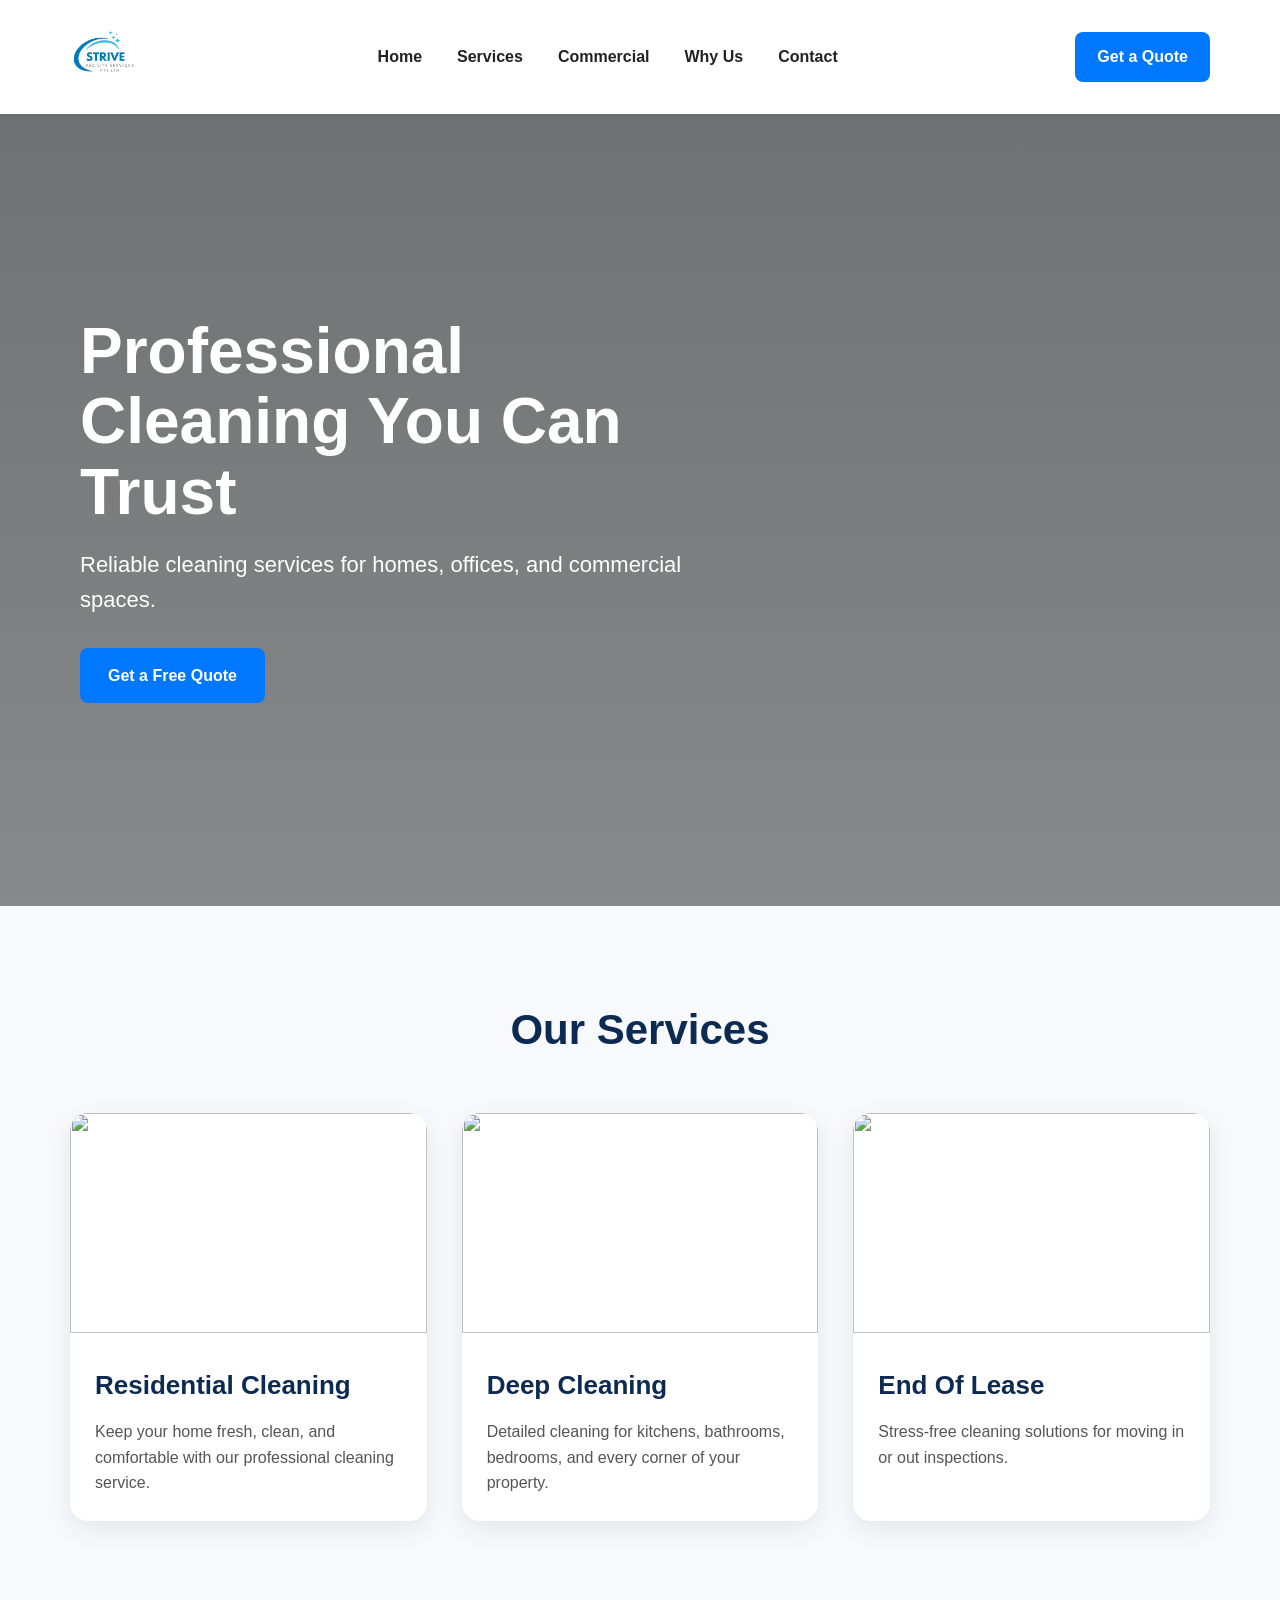
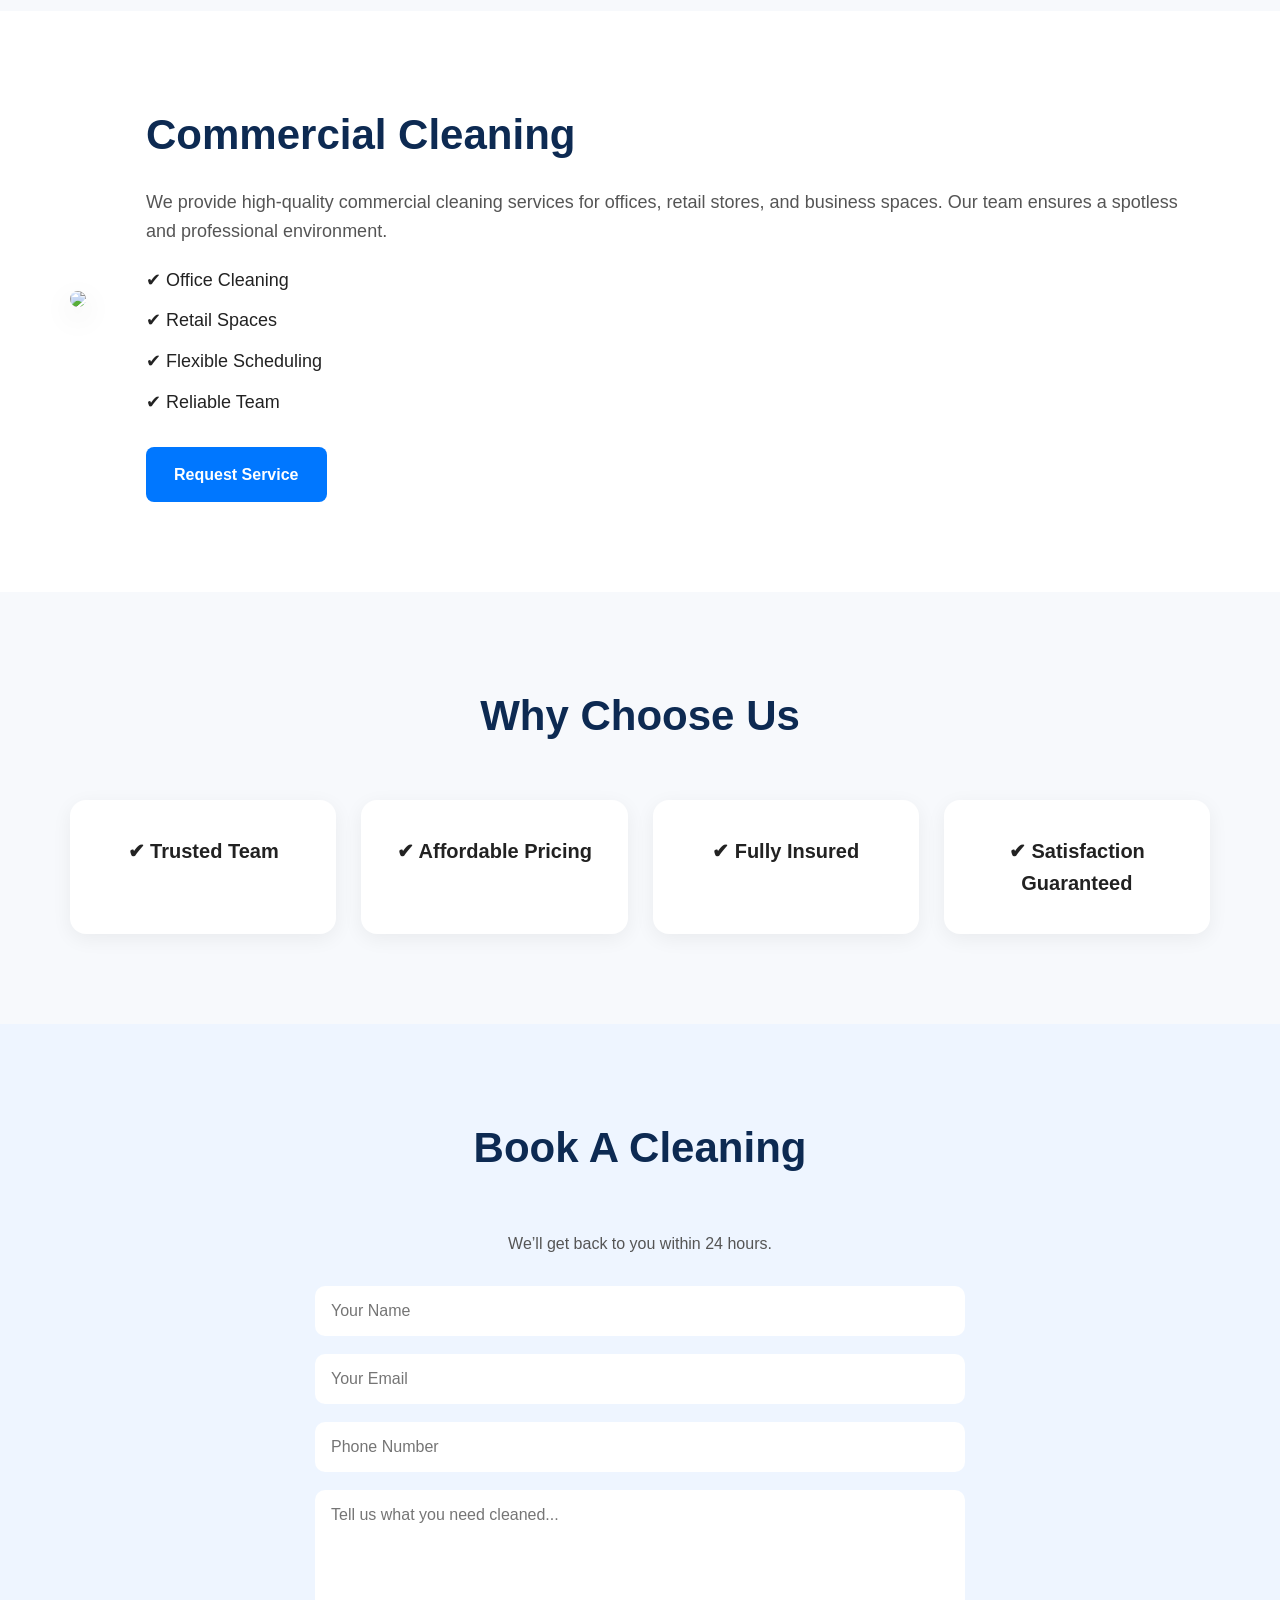
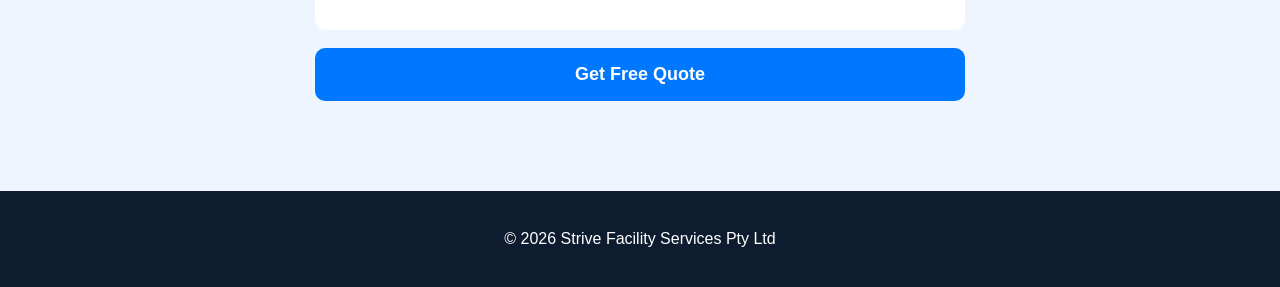
==== index.html @ 5ea55d18 "index.html" ====
<!DOCTYPE html>
<html lang="en">
<head>
  <meta charset="UTF-8">
  <meta name="viewport" content="width=device-width, initial-scale=1.0">
  <title>Strive Facility Services | Commercial & End of Lease Cleaning Australia</title>

  <style>

    *{
      margin:0;
      padding:0;
      box-sizing:border-box;
      font-family:Arial, sans-serif;
    }

    body{
      background:#f7f9fc;
      color:#222;
      line-height:1.6;
    }

    /* NAVBAR */

    .navbar{
      width:100%;
      padding:18px 70px;
      display:flex;
      justify-content:space-between;
      align-items:center;
      background:white;
      position:sticky;
      top:0;
      z-index:1000;
      box-shadow:0 2px 10px rgba(0,0,0,0.05);
    }

    .logo img{
      height:70px;
    }

    .nav-links{
      display:flex;
      gap:35px;
      list-style:none;
    }

    .nav-links a{
      text-decoration:none;
      color:#222;
      font-weight:600;
      transition:0.3s;
    }

    .nav-links a:hover{
      color:#0077ff;
    }

    .quote-btn{
      background:#0077ff;
      color:white;
      padding:12px 22px;
      border-radius:8px;
      text-decoration:none;
      font-weight:bold;
      transition:0.3s;
    }

    .quote-btn:hover{
      background:#005ed1;
    }

    /* HERO */

    .hero{
      height:88vh;
      background:
      linear-gradient(rgba(0,0,0,0.55), rgba(0,0,0,0.45)),
      url('https://images.unsplash.com/photo-1520607162513-77705c0f0d4a?auto=format&fit=crop&w=1600&q=80');
      background-size:cover;
      background-position:center;
      display:flex;
      align-items:center;
      padding:0 80px;
      color:white;
    }

    .hero-content{
      max-width:650px;
    }

    .hero h1{
      font-size:64px;
      line-height:1.1;
      margin-bottom:20px;
    }

    .hero p{
      font-size:22px;
      margin-bottom:30px;
    }

    .hero-btn{
      display:inline-block;
      background:#0077ff;
      color:white;
      padding:15px 28px;
      text-decoration:none;
      border-radius:8px;
      font-weight:bold;
      transition:0.3s;
    }

    .hero-btn:hover{
      background:#005ed1;
    }

    /* SECTIONS */

    section{
      padding:90px 70px;
    }

    .section-title{
      text-align:center;
      font-size:42px;
      margin-bottom:50px;
      color:#0d2a52;
    }

    /* SERVICES */

    .services-grid{
      display:grid;
      grid-template-columns:repeat(auto-fit, minmax(300px,1fr));
      gap:35px;
    }

    .service-card{
      background:white;
      border-radius:18px;
      overflow:hidden;
      box-shadow:0 8px 25px rgba(0,0,0,0.08);
      transition:0.3s;
    }

    .service-card:hover{
      transform:translateY(-6px);
    }

    .service-card img{
      width:100%;
      height:220px;
      object-fit:cover;
    }

    .service-content{
      padding:25px;
    }

    .service-content h3{
      margin-bottom:12px;
      font-size:26px;
      color:#0d2a52;
    }

    .service-content p{
      color:#555;
    }

    /* COMMERCIAL */

    .commercial{
      background:white;
    }

    .commercial-wrapper{
      display:flex;
      align-items:center;
      gap:60px;
      flex-wrap:wrap;
      max-width:1200px;
      margin:auto;
    }

    .commercial-image img{
      width:100%;
      max-width:550px;
      border-radius:18px;
      box-shadow:0 10px 30px rgba(0,0,0,0.12);
    }

    .commercial-content{
      flex:1;
    }

    .commercial-content h2{
      font-size:42px;
      margin-bottom:20px;
      color:#0d2a52;
    }

    .commercial-content p{
      margin-bottom:20px;
      color:#555;
      font-size:18px;
    }

    .features{
      margin-bottom:30px;
    }

    .features li{
      list-style:none;
      margin-bottom:12px;
      font-size:18px;
    }

    /* WHY US */

    .why-grid{
      display:grid;
      grid-template-columns:repeat(auto-fit, minmax(250px,1fr));
      gap:25px;
    }

    .why-card{
      background:white;
      padding:35px;
      border-radius:16px;
      text-align:center;
      box-shadow:0 5px 20px rgba(0,0,0,0.06);
      font-weight:bold;
      font-size:20px;
    }

    /* BOOKING */

    .booking{
      background:#eef5ff;
      text-align:center;
    }

    .booking p{
      margin-bottom:30px;
      color:#555;
    }

    form{
      max-width:650px;
      margin:auto;
      display:flex;
      flex-direction:column;
      gap:18px;
    }

    input,
    textarea{
      padding:16px;
      border:none;
      border-radius:10px;
      font-size:16px;
    }

    textarea{
      min-height:140px;
      resize:none;
    }

    button{
      padding:16px;
      border:none;
      background:#0077ff;
      color:white;
      border-radius:10px;
      font-size:18px;
      font-weight:bold;
      cursor:pointer;
      transition:0.3s;
    }

    button:hover{
      background:#005ed1;
    }

    /* FOOTER */

    footer{
      background:#0d1c2f;
      color:white;
      text-align:center;
      padding:35px;
    }

    /* MOBILE */

    @media(max-width:900px){

      .navbar{
        padding:20px;
        flex-direction:column;
        gap:20px;
      }

      .nav-links{
        gap:18px;
        flex-wrap:wrap;
        justify-content:center;
      }

      .hero{
        padding:40px 20px;
        text-align:center;
      }

      .hero h1{
        font-size:44px;
      }

      section{
        padding:70px 20px;
      }

      .commercial-wrapper{
        flex-direction:column;
      }

    }

  </style>
</head>

<body>

  <!-- NAVBAR -->

  <nav class="navbar">

    <div class="logo">
      <img src="logo strive.png" alt="Strive Logo">
    </div>

    <ul class="nav-links">
      <li><a href="#">Home</a></li>
      <li><a href="#services">Services</a></li>
      <li><a href="#commercial">Commercial</a></li>
      <li><a href="#why">Why Us</a></li>
      <li><a href="#book">Contact</a></li>
    </ul>

    <a href="#book" class="quote-btn">Get a Quote</a>

  </nav>

  <!-- HERO -->

  <section class="hero">

    <div class="hero-content">

      <h1>Professional Cleaning You Can Trust</h1>

      <p>
        Reliable cleaning services for homes, offices,
        and commercial spaces.
      </p>

      <a href="#book" class="hero-btn">Get a Free Quote</a>

    </div>

  </section>

  <!-- SERVICES -->

  <section id="services">

    <h2 class="section-title">Our Services</h2>

    <div class="services-grid">

      <div class="service-card">

        <img src="https://images.unsplash.com/photo-1505693416388-ac5ce068fe85?auto=format&fit=crop&w=900&q=80">

        <div class="service-content">
          <h3>Residential Cleaning</h3>
          <p>
            Keep your home fresh, clean, and comfortable
            with our professional cleaning service.
          </p>
        </div>

      </div>

      <div class="service-card">

        <img src="https://images.unsplash.com/photo-1581578731548-c64695cc6952?auto=format&fit=crop&w=900&q=80">

        <div class="service-content">
          <h3>Deep Cleaning</h3>
          <p>
            Detailed cleaning for kitchens, bathrooms,
            bedrooms, and every corner of your property.
          </p>
        </div>

      </div>

      <div class="service-card">

        <img src="https://images.unsplash.com/photo-1520607162513-77705c0f0d4a?auto=format&fit=crop&w=900&q=80">

        <div class="service-content">
          <h3>End Of Lease</h3>
          <p>
            Stress-free cleaning solutions for moving
            in or out inspections.
          </p>
        </div>

      </div>

    </div>

  </section>

  <!-- COMMERCIAL -->

  <section class="commercial" id="commercial">

    <div class="commercial-wrapper">

      <div class="commercial-image">

        <img src="https://images.unsplash.com/photo-1603712725038-e9334ae8f39f?auto=format&fit=crop&w=1000&q=80">

      </div>

      <div class="commercial-content">

        <h2>Commercial Cleaning</h2>

        <p>
          We provide high-quality commercial cleaning services
          for offices, retail stores, and business spaces.
          Our team ensures a spotless and professional environment.
        </p>

        <ul class="features">
          <li>✔ Office Cleaning</li>
          <li>✔ Retail Spaces</li>
          <li>✔ Flexible Scheduling</li>
          <li>✔ Reliable Team</li>
        </ul>

        <a href="#book" class="hero-btn">Request Service</a>

      </div>

    </div>

  </section>

  <!-- WHY US -->

  <section id="why">

    <h2 class="section-title">Why Choose Us</h2>

    <div class="why-grid">

      <div class="why-card">✔ Trusted Team</div>

      <div class="why-card">✔ Affordable Pricing</div>

      <div class="why-card">✔ Fully Insured</div>

      <div class="why-card">✔ Satisfaction Guaranteed</div>

    </div>

  </section>

  <!-- BOOKING -->

  <section class="booking" id="book">

    <h2 class="section-title">Book A Cleaning</h2>

    <p>We’ll get back to you within 24 hours.</p>

    <form action="https://formspree.io/f/xykopdba" method="POST">

      <input type="text" name="name" placeholder="Your Name" required>

      <input type="email" name="email" placeholder="Your Email" required>

      <input type="tel" name="phone" placeholder="Phone Number" required>

      <textarea
      name="message"
      placeholder="Tell us what you need cleaned..."
      required></textarea>

      <button type="submit">Get Free Quote</button>

    </form>

  </section>

  <!-- FOOTER -->

  <footer>

    <p>© 2026 Strive Facility Services Pty Ltd</p>

  </footer>

</body>
</html>
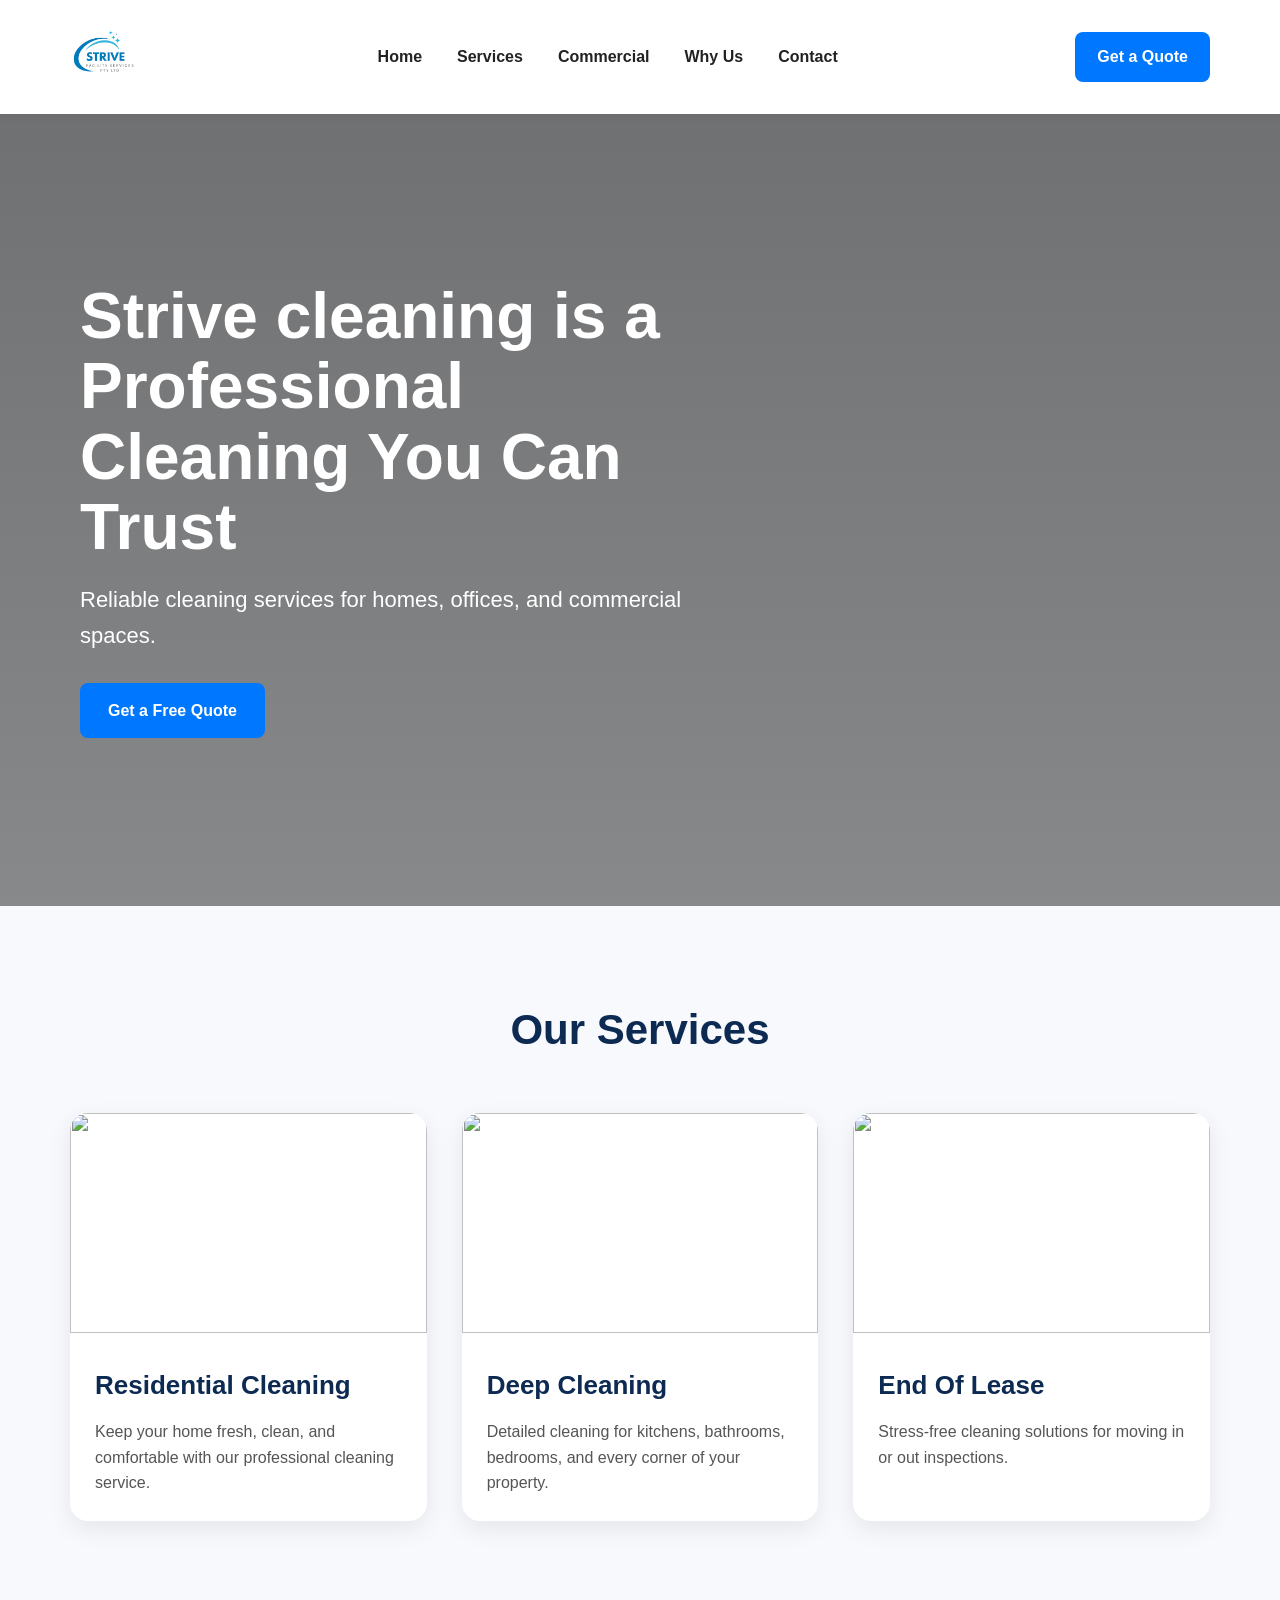
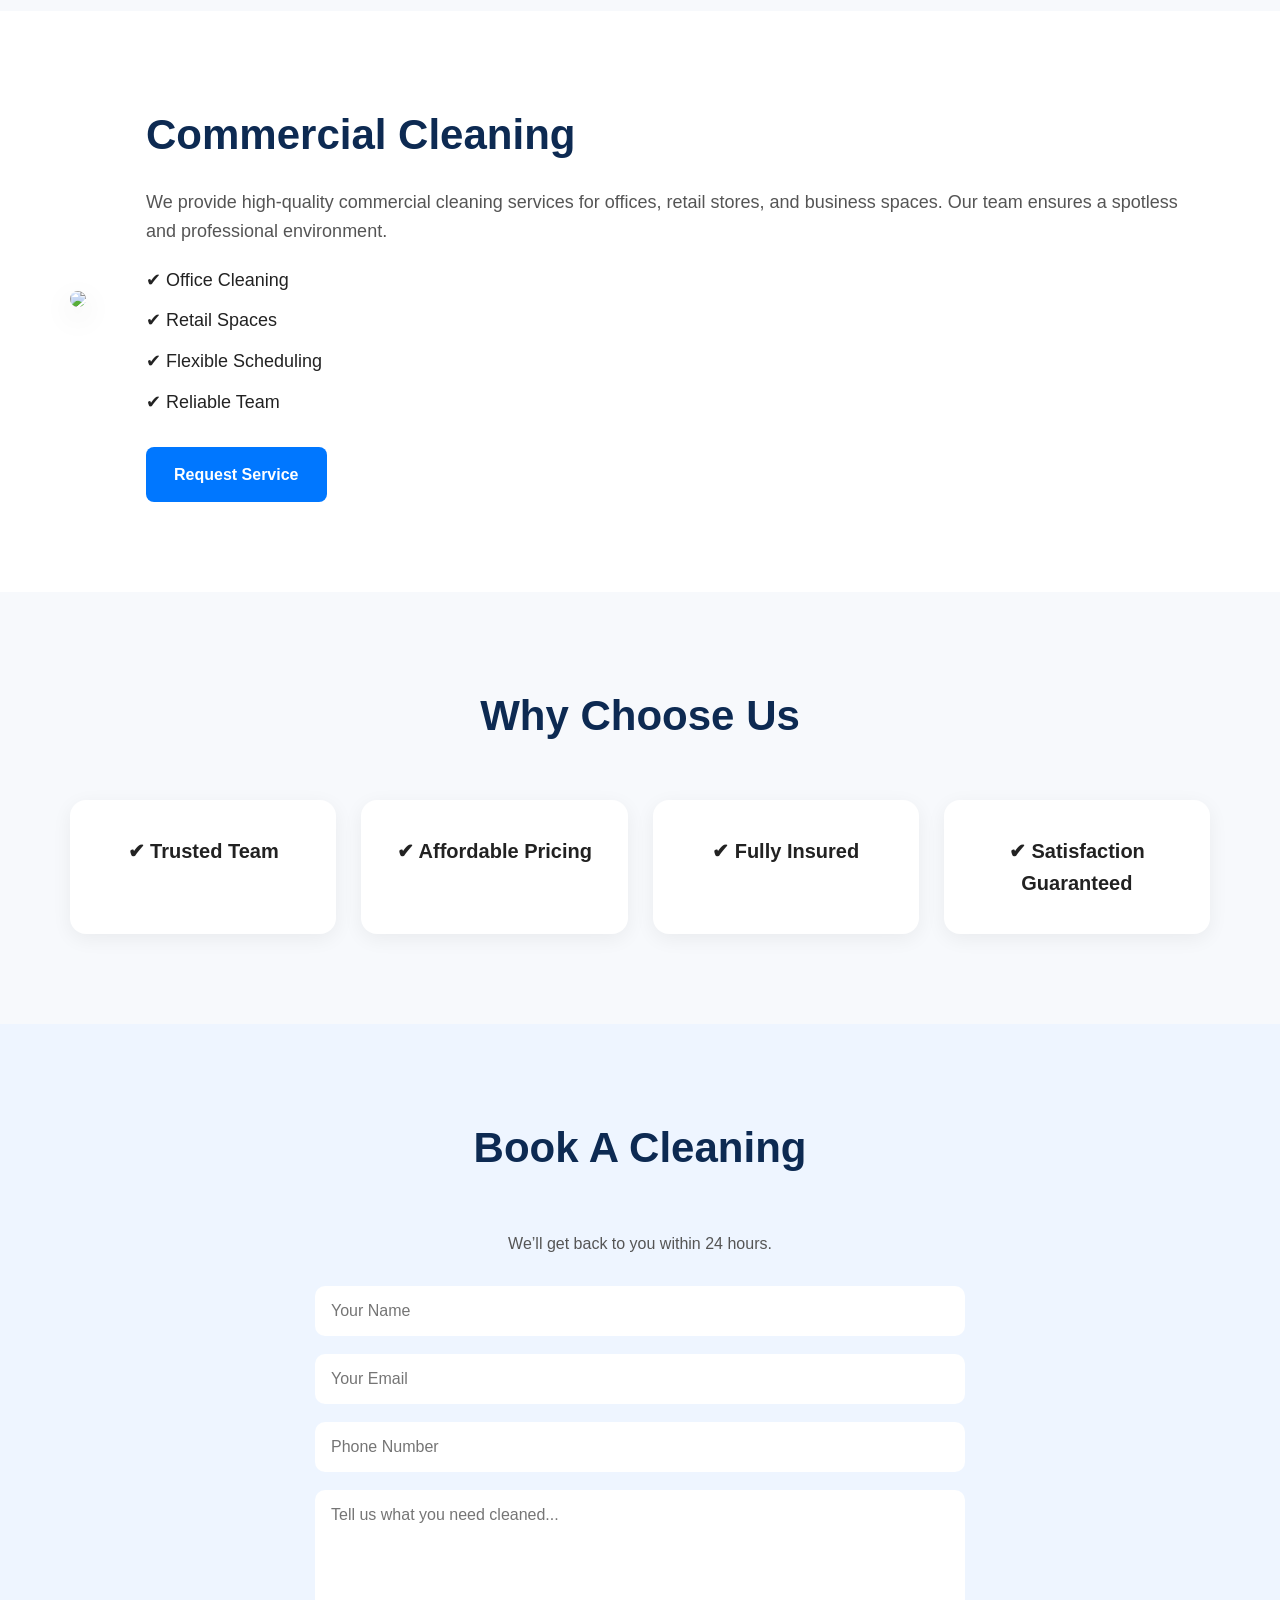
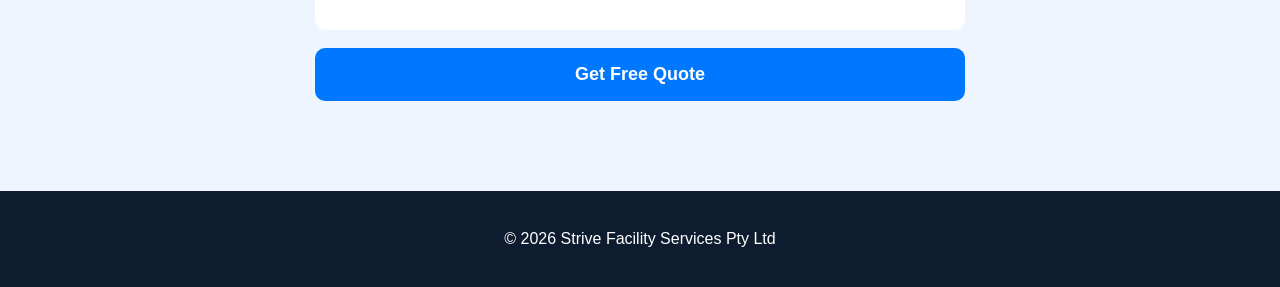
==== commit c363badd: "index.html" ====
--- a/index.html
+++ b/index.html
@@ -358,7 +358,7 @@
 
     <div class="hero-content">
 
-      <h1>Professional Cleaning You Can Trust</h1>
+      <h1>Strive cleaning is a Professional Cleaning You Can Trust</h1>
 
       <p>
         Reliable cleaning services for homes, offices,
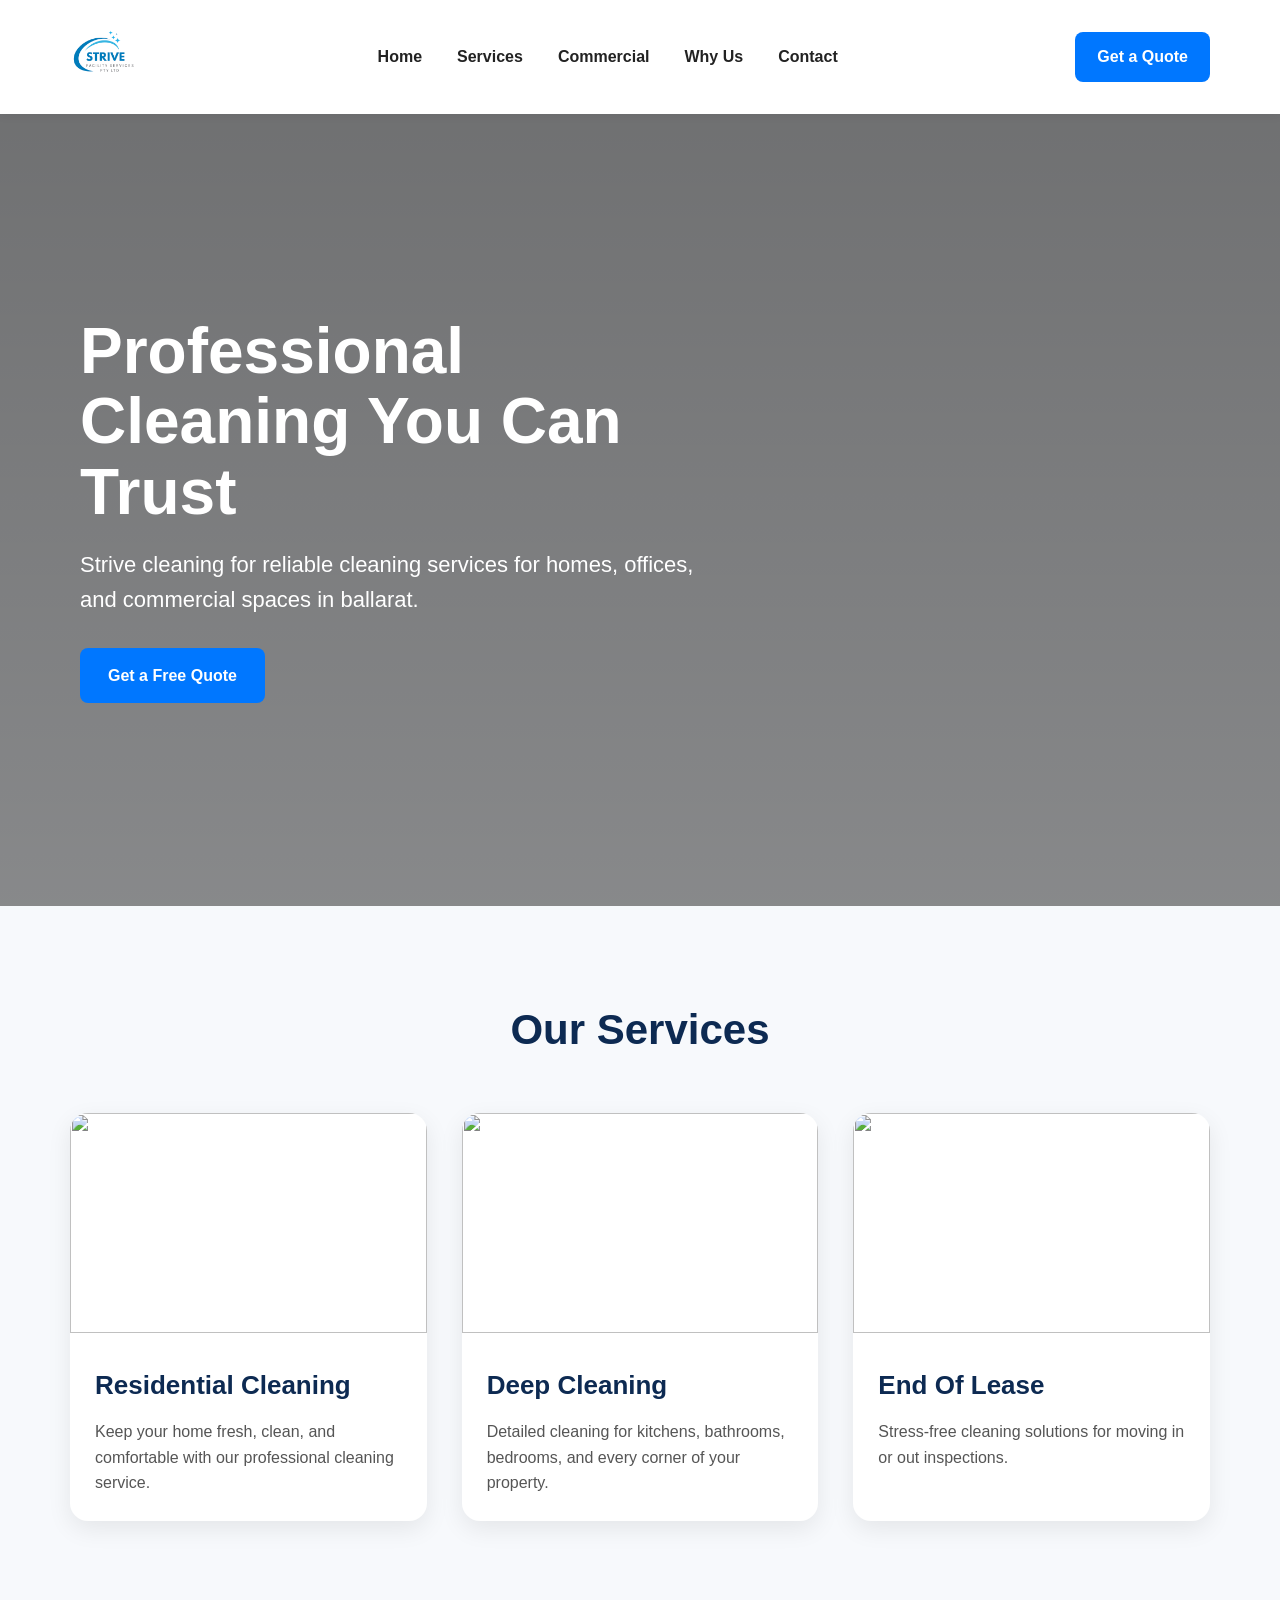
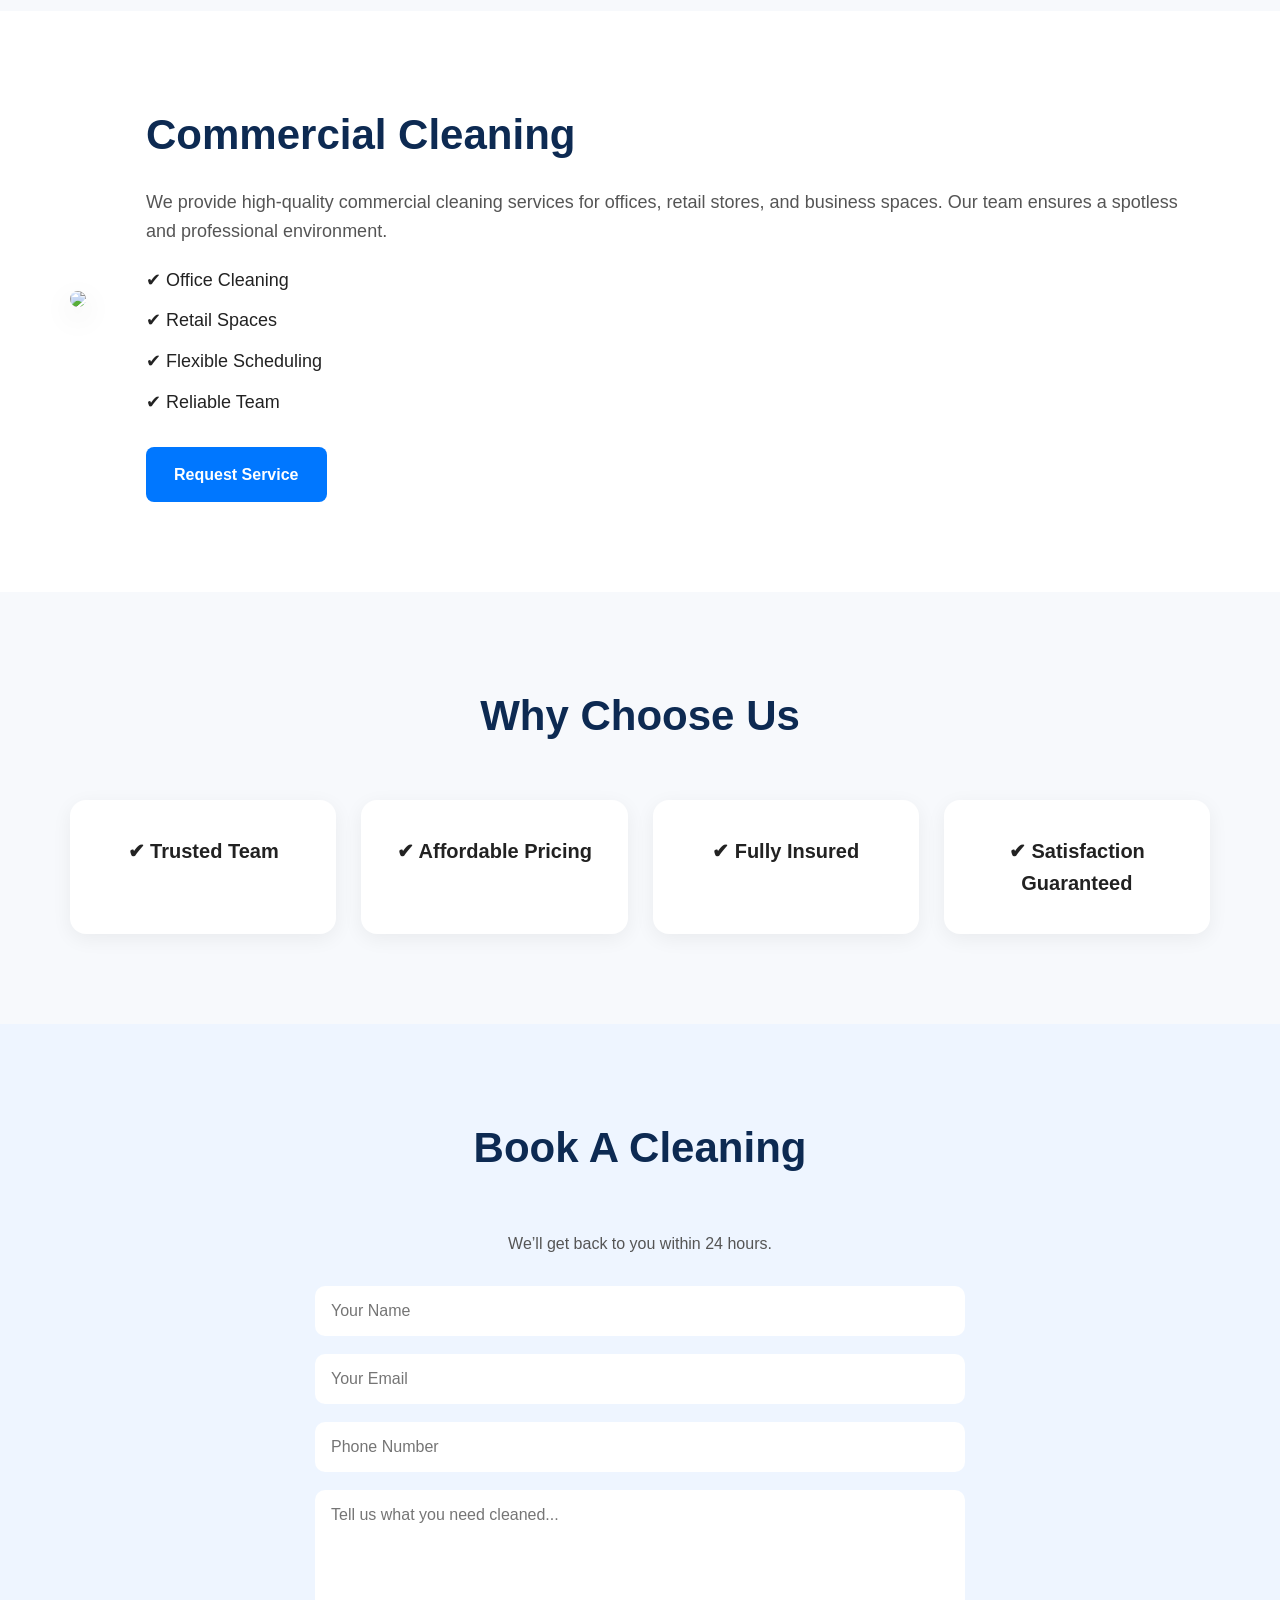
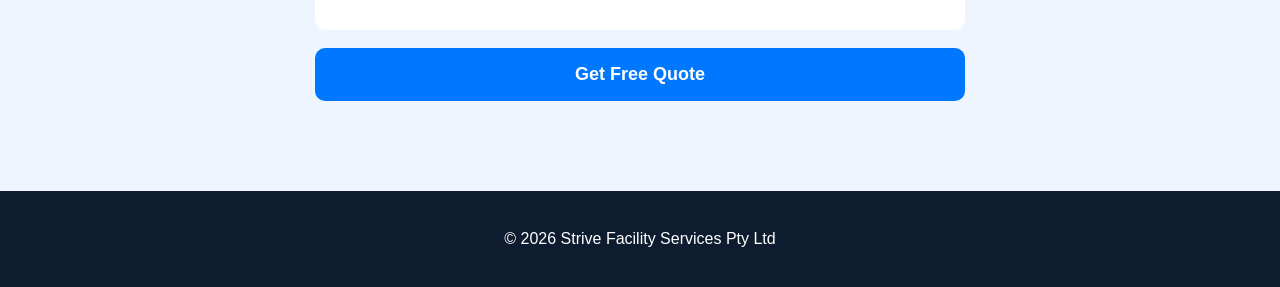
==== commit af1d6e92: "Update index.html" ====
--- a/index.html
+++ b/index.html
@@ -358,11 +358,11 @@
 
     <div class="hero-content">
 
-      <h1>Strive cleaning is a Professional Cleaning You Can Trust</h1>
+      <h1>Professional Cleaning You Can Trust</h1>
 
       <p>
-        Reliable cleaning services for homes, offices,
-        and commercial spaces.
+       Strive cleaning for reliable cleaning services for homes, offices,
+        and commercial spaces in ballarat.
       </p>
 
       <a href="#book" class="hero-btn">Get a Free Quote</a>
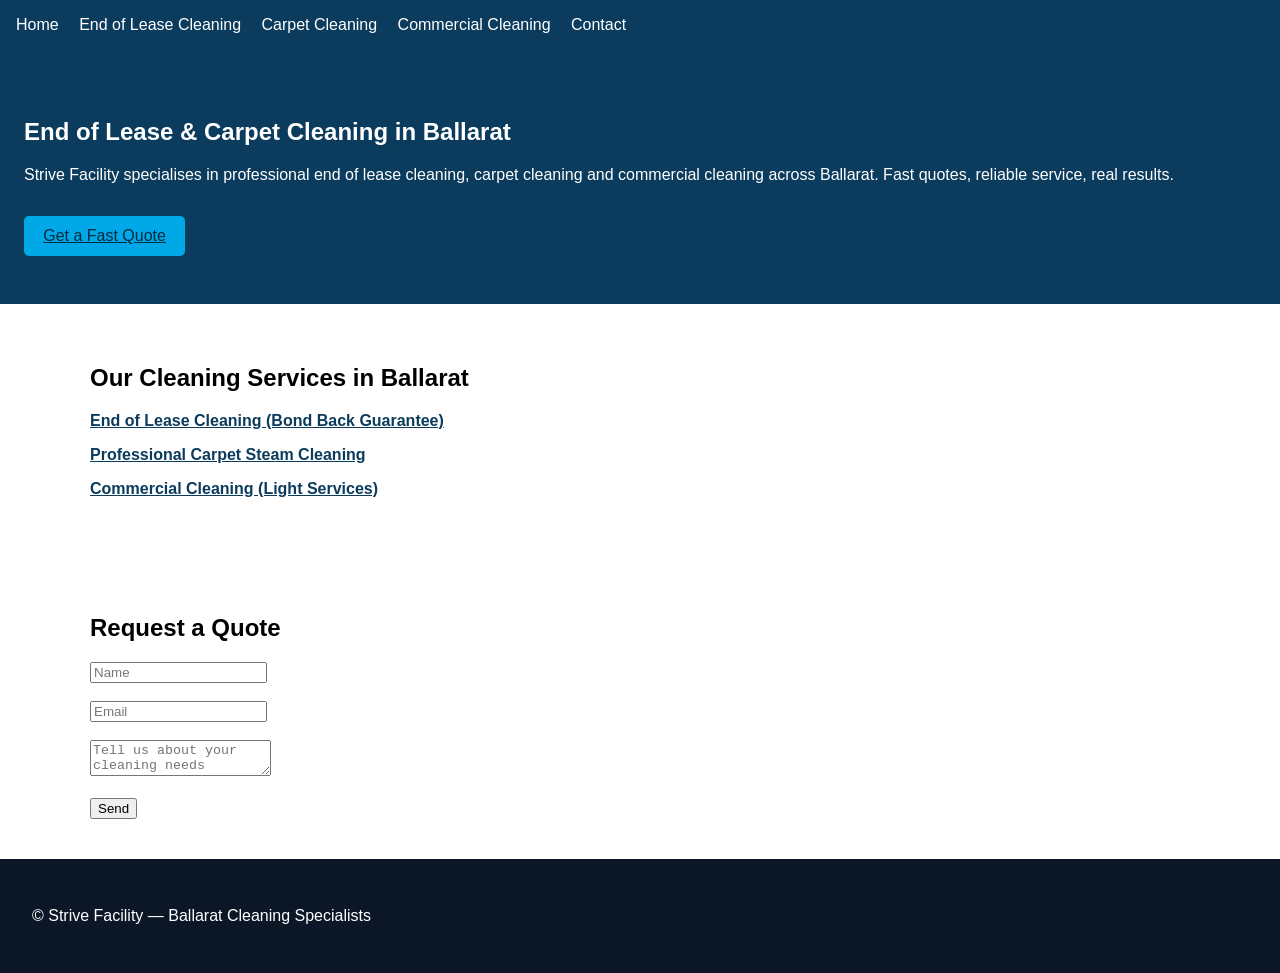
==== commit 4877a70d: "Add files via upload" ====
--- a/index.html
+++ b/index.html
@@ -1,521 +1,79 @@
 <!DOCTYPE html>
-<html lang="en">
+<html lang="en-AU">
 <head>
-  <meta charset="UTF-8">
-  <meta name="viewport" content="width=device-width, initial-scale=1.0">
-  <title>Strive Facility Services | Commercial & End of Lease Cleaning Australia</title>
+  <meta charset="UTF-8" />
+  <meta name="viewport" content="width=device-width, initial-scale=1" />
+  <title>End of Lease & Carpet Cleaning in Ballarat | Strive Facility</title>
+  <meta name="description" content="Strive Facility provides professional end of lease cleaning, carpet cleaning and commercial cleaning services across Ballarat. Fast quotes, reliable service, 100% satisfaction." />
+  <link rel="canonical" href="https://strivefacility.com.au/" />
+
+  <!-- Schema -->
+  <script type="application/ld+json">
+  {
+    "@context": "https://schema.org",
+    "@type": "LocalBusiness",
+    "name": "Strive Facility",
+    "url": "https://strivefacility.com.au/",
+    "description": "End of lease cleaning, carpet cleaning and commercial cleaning in Ballarat.",
+    "address": {
+      "@type": "PostalAddress",
+      "addressLocality": "Ballarat",
+      "addressRegion": "VIC",
+      "addressCountry": "AU"
+    },
+    "areaServed": "Ballarat",
+    "telephone": "+61 4 0000 0000"
+  }
+  </script>
 
   <style>
-
-    *{
-      margin:0;
-      padding:0;
-      box-sizing:border-box;
-      font-family:Arial, sans-serif;
-    }
-
-    body{
-      background:#f7f9fc;
-      color:#222;
-      line-height:1.6;
-    }
-
-    /* NAVBAR */
-
-    .navbar{
-      width:100%;
-      padding:18px 70px;
-      display:flex;
-      justify-content:space-between;
-      align-items:center;
-      background:white;
-      position:sticky;
-      top:0;
-      z-index:1000;
-      box-shadow:0 2px 10px rgba(0,0,0,0.05);
-    }
-
-    .logo img{
-      height:70px;
-    }
-
-    .nav-links{
-      display:flex;
-      gap:35px;
-      list-style:none;
-    }
-
-    .nav-links a{
-      text-decoration:none;
-      color:#222;
-      font-weight:600;
-      transition:0.3s;
-    }
-
-    .nav-links a:hover{
-      color:#0077ff;
-    }
-
-    .quote-btn{
-      background:#0077ff;
-      color:white;
-      padding:12px 22px;
-      border-radius:8px;
-      text-decoration:none;
-      font-weight:bold;
-      transition:0.3s;
-    }
-
-    .quote-btn:hover{
-      background:#005ed1;
-    }
-
-    /* HERO */
-
-    .hero{
-      height:88vh;
-      background:
-      linear-gradient(rgba(0,0,0,0.55), rgba(0,0,0,0.45)),
-      url('https://images.unsplash.com/photo-1520607162513-77705c0f0d4a?auto=format&fit=crop&w=1600&q=80');
-      background-size:cover;
-      background-position:center;
-      display:flex;
-      align-items:center;
-      padding:0 80px;
-      color:white;
-    }
-
-    .hero-content{
-      max-width:650px;
-    }
-
-    .hero h1{
-      font-size:64px;
-      line-height:1.1;
-      margin-bottom:20px;
-    }
-
-    .hero p{
-      font-size:22px;
-      margin-bottom:30px;
-    }
-
-    .hero-btn{
-      display:inline-block;
-      background:#0077ff;
-      color:white;
-      padding:15px 28px;
-      text-decoration:none;
-      border-radius:8px;
-      font-weight:bold;
-      transition:0.3s;
-    }
-
-    .hero-btn:hover{
-      background:#005ed1;
-    }
-
-    /* SECTIONS */
-
-    section{
-      padding:90px 70px;
-    }
-
-    .section-title{
-      text-align:center;
-      font-size:42px;
-      margin-bottom:50px;
-      color:#0d2a52;
-    }
-
-    /* SERVICES */
-
-    .services-grid{
-      display:grid;
-      grid-template-columns:repeat(auto-fit, minmax(300px,1fr));
-      gap:35px;
-    }
-
-    .service-card{
-      background:white;
-      border-radius:18px;
-      overflow:hidden;
-      box-shadow:0 8px 25px rgba(0,0,0,0.08);
-      transition:0.3s;
-    }
-
-    .service-card:hover{
-      transform:translateY(-6px);
-    }
-
-    .service-card img{
-      width:100%;
-      height:220px;
-      object-fit:cover;
-    }
-
-    .service-content{
-      padding:25px;
-    }
-
-    .service-content h3{
-      margin-bottom:12px;
-      font-size:26px;
-      color:#0d2a52;
-    }
-
-    .service-content p{
-      color:#555;
-    }
-
-    /* COMMERCIAL */
-
-    .commercial{
-      background:white;
-    }
-
-    .commercial-wrapper{
-      display:flex;
-      align-items:center;
-      gap:60px;
-      flex-wrap:wrap;
-      max-width:1200px;
-      margin:auto;
-    }
-
-    .commercial-image img{
-      width:100%;
-      max-width:550px;
-      border-radius:18px;
-      box-shadow:0 10px 30px rgba(0,0,0,0.12);
-    }
-
-    .commercial-content{
-      flex:1;
-    }
-
-    .commercial-content h2{
-      font-size:42px;
-      margin-bottom:20px;
-      color:#0d2a52;
-    }
-
-    .commercial-content p{
-      margin-bottom:20px;
-      color:#555;
-      font-size:18px;
-    }
-
-    .features{
-      margin-bottom:30px;
-    }
-
-    .features li{
-      list-style:none;
-      margin-bottom:12px;
-      font-size:18px;
-    }
-
-    /* WHY US */
-
-    .why-grid{
-      display:grid;
-      grid-template-columns:repeat(auto-fit, minmax(250px,1fr));
-      gap:25px;
-    }
-
-    .why-card{
-      background:white;
-      padding:35px;
-      border-radius:16px;
-      text-align:center;
-      box-shadow:0 5px 20px rgba(0,0,0,0.06);
-      font-weight:bold;
-      font-size:20px;
-    }
-
-    /* BOOKING */
-
-    .booking{
-      background:#eef5ff;
-      text-align:center;
-    }
-
-    .booking p{
-      margin-bottom:30px;
-      color:#555;
-    }
-
-    form{
-      max-width:650px;
-      margin:auto;
-      display:flex;
-      flex-direction:column;
-      gap:18px;
-    }
-
-    input,
-    textarea{
-      padding:16px;
-      border:none;
-      border-radius:10px;
-      font-size:16px;
-    }
-
-    textarea{
-      min-height:140px;
-      resize:none;
-    }
-
-    button{
-      padding:16px;
-      border:none;
-      background:#0077ff;
-      color:white;
-      border-radius:10px;
-      font-size:18px;
-      font-weight:bold;
-      cursor:pointer;
-      transition:0.3s;
-    }
-
-    button:hover{
-      background:#005ed1;
-    }
-
-    /* FOOTER */
-
-    footer{
-      background:#0d1c2f;
-      color:white;
-      text-align:center;
-      padding:35px;
-    }
-
-    /* MOBILE */
-
-    @media(max-width:900px){
-
-      .navbar{
-        padding:20px;
-        flex-direction:column;
-        gap:20px;
-      }
-
-      .nav-links{
-        gap:18px;
-        flex-wrap:wrap;
-        justify-content:center;
-      }
-
-      .hero{
-        padding:40px 20px;
-        text-align:center;
-      }
-
-      .hero h1{
-        font-size:44px;
-      }
-
-      section{
-        padding:70px 20px;
-      }
-
-      .commercial-wrapper{
-        flex-direction:column;
-      }
-
-    }
-
+    body { font-family: Arial, sans-serif; margin: 0; padding: 0; }
+    header { background: #0b3c5d; padding: 1rem; color: #fff; }
+    nav a { color: #fff; margin-right: 1rem; text-decoration: none; }
+    .hero { background: #0b3c5d; color: #fff; padding: 3rem 1.5rem; }
+    .section { padding: 2.5rem 1.5rem; max-width: 1100px; margin: auto; }
+    .services a { display: block; margin-bottom: 1rem; color: #0b3c5d; font-weight: bold; }
+    footer { background: #0b1727; color: #fff; padding: 2rem; }
   </style>
 </head>
 
 <body>
+<header>
+  <nav>
+    <a href="/">Home</a>
+    <a href="/end-of-lease-cleaning.html">End of Lease Cleaning</a>
+    <a href="/carpet-cleaning.html">Carpet Cleaning</a>
+    <a href="/commercial-cleaning.html">Commercial Cleaning</a>
+    <a href="#contact">Contact</a>
+  </nav>
+</header>
 
-  <!-- NAVBAR -->
+<section class="hero">
+  <h1>End of Lease & Carpet Cleaning in Ballarat</h1>
+  <p>Strive Facility specialises in professional end of lease cleaning, carpet cleaning and commercial cleaning across Ballarat. Fast quotes, reliable service, real results.</p>
+  <a href="#contact" style="background:#00a8e8;padding:0.7rem 1.2rem;color:#002b3f;border-radius:5px;display:inline-block;margin-top:1rem;">Get a Fast Quote</a>
+</section>
 
-  <nav class="navbar">
+<section class="section services">
+  <h2>Our Cleaning Services in Ballarat</h2>
+  <a href="/end-of-lease-cleaning.html">End of Lease Cleaning (Bond Back Guarantee)</a>
+  <a href="/carpet-cleaning.html">Professional Carpet Steam Cleaning</a>
+  <a href="/commercial-cleaning.html">Commercial Cleaning (Light Services)</a>
+</section>
 
-    <div class="logo">
-      <img src="logo strive.png" alt="Strive Logo">
-    </div>
+<section class="section" id="contact">
+  <h2>Request a Quote</h2>
+  <form>
+    <input type="text" placeholder="Name" required /><br><br>
+    <input type="email" placeholder="Email" required /><br><br>
+    <textarea placeholder="Tell us about your cleaning needs"></textarea><br><br>
+    <button type="submit">Send</button>
+  </form>
+</section>
 
-    <ul class="nav-links">
-      <li><a href="#">Home</a></li>
-      <li><a href="#services">Services</a></li>
-      <li><a href="#commercial">Commercial</a></li>
-      <li><a href="#why">Why Us</a></li>
-      <li><a href="#book">Contact</a></li>
-    </ul>
-
-    <a href="#book" class="quote-btn">Get a Quote</a>
-
-  </nav>
-
-  <!-- HERO -->
-
-  <section class="hero">
-
-    <div class="hero-content">
-
-      <h1>Professional Cleaning You Can Trust</h1>
-
-      <p>
-       Strive cleaning for reliable cleaning services for homes, offices,
-        and commercial spaces in ballarat.
-      </p>
-
-      <a href="#book" class="hero-btn">Get a Free Quote</a>
-
-    </div>
-
-  </section>
-
-  <!-- SERVICES -->
-
-  <section id="services">
-
-    <h2 class="section-title">Our Services</h2>
-
-    <div class="services-grid">
-
-      <div class="service-card">
-
-        <img src="https://images.unsplash.com/photo-1505693416388-ac5ce068fe85?auto=format&fit=crop&w=900&q=80">
-
-        <div class="service-content">
-          <h3>Residential Cleaning</h3>
-          <p>
-            Keep your home fresh, clean, and comfortable
-            with our professional cleaning service.
-          </p>
-        </div>
-
-      </div>
-
-      <div class="service-card">
-
-        <img src="https://images.unsplash.com/photo-1581578731548-c64695cc6952?auto=format&fit=crop&w=900&q=80">
-
-        <div class="service-content">
-          <h3>Deep Cleaning</h3>
-          <p>
-            Detailed cleaning for kitchens, bathrooms,
-            bedrooms, and every corner of your property.
-          </p>
-        </div>
-
-      </div>
-
-      <div class="service-card">
-
-        <img src="https://images.unsplash.com/photo-1520607162513-77705c0f0d4a?auto=format&fit=crop&w=900&q=80">
-
-        <div class="service-content">
-          <h3>End Of Lease</h3>
-          <p>
-            Stress-free cleaning solutions for moving
-            in or out inspections.
-          </p>
-        </div>
-
-      </div>
-
-    </div>
-
-  </section>
-
-  <!-- COMMERCIAL -->
-
-  <section class="commercial" id="commercial">
-
-    <div class="commercial-wrapper">
-
-      <div class="commercial-image">
-
-        <img src="https://images.unsplash.com/photo-1603712725038-e9334ae8f39f?auto=format&fit=crop&w=1000&q=80">
-
-      </div>
-
-      <div class="commercial-content">
-
-        <h2>Commercial Cleaning</h2>
-
-        <p>
-          We provide high-quality commercial cleaning services
-          for offices, retail stores, and business spaces.
-          Our team ensures a spotless and professional environment.
-        </p>
-
-        <ul class="features">
-          <li>✔ Office Cleaning</li>
-          <li>✔ Retail Spaces</li>
-          <li>✔ Flexible Scheduling</li>
-          <li>✔ Reliable Team</li>
-        </ul>
-
-        <a href="#book" class="hero-btn">Request Service</a>
-
-      </div>
-
-    </div>
-
-  </section>
-
-  <!-- WHY US -->
-
-  <section id="why">
-
-    <h2 class="section-title">Why Choose Us</h2>
-
-    <div class="why-grid">
-
-      <div class="why-card">✔ Trusted Team</div>
-
-      <div class="why-card">✔ Affordable Pricing</div>
-
-      <div class="why-card">✔ Fully Insured</div>
-
-      <div class="why-card">✔ Satisfaction Guaranteed</div>
-
-    </div>
-
-  </section>
-
-  <!-- BOOKING -->
-
-  <section class="booking" id="book">
-
-    <h2 class="section-title">Book A Cleaning</h2>
-
-    <p>We’ll get back to you within 24 hours.</p>
-
-    <form action="https://formspree.io/f/xykopdba" method="POST">
-
-      <input type="text" name="name" placeholder="Your Name" required>
-
-      <input type="email" name="email" placeholder="Your Email" required>
-
-      <input type="tel" name="phone" placeholder="Phone Number" required>
-
-      <textarea
-      name="message"
-      placeholder="Tell us what you need cleaned..."
-      required></textarea>
-
-      <button type="submit">Get Free Quote</button>
-
-    </form>
-
-  </section>
-
-  <!-- FOOTER -->
-
-  <footer>
-
-    <p>© 2026 Strive Facility Services Pty Ltd</p>
-
-  </footer>
+<footer>
+  <p>© Strive Facility — Ballarat Cleaning Specialists</p>
+</footer>
 
 </body>
 </html>
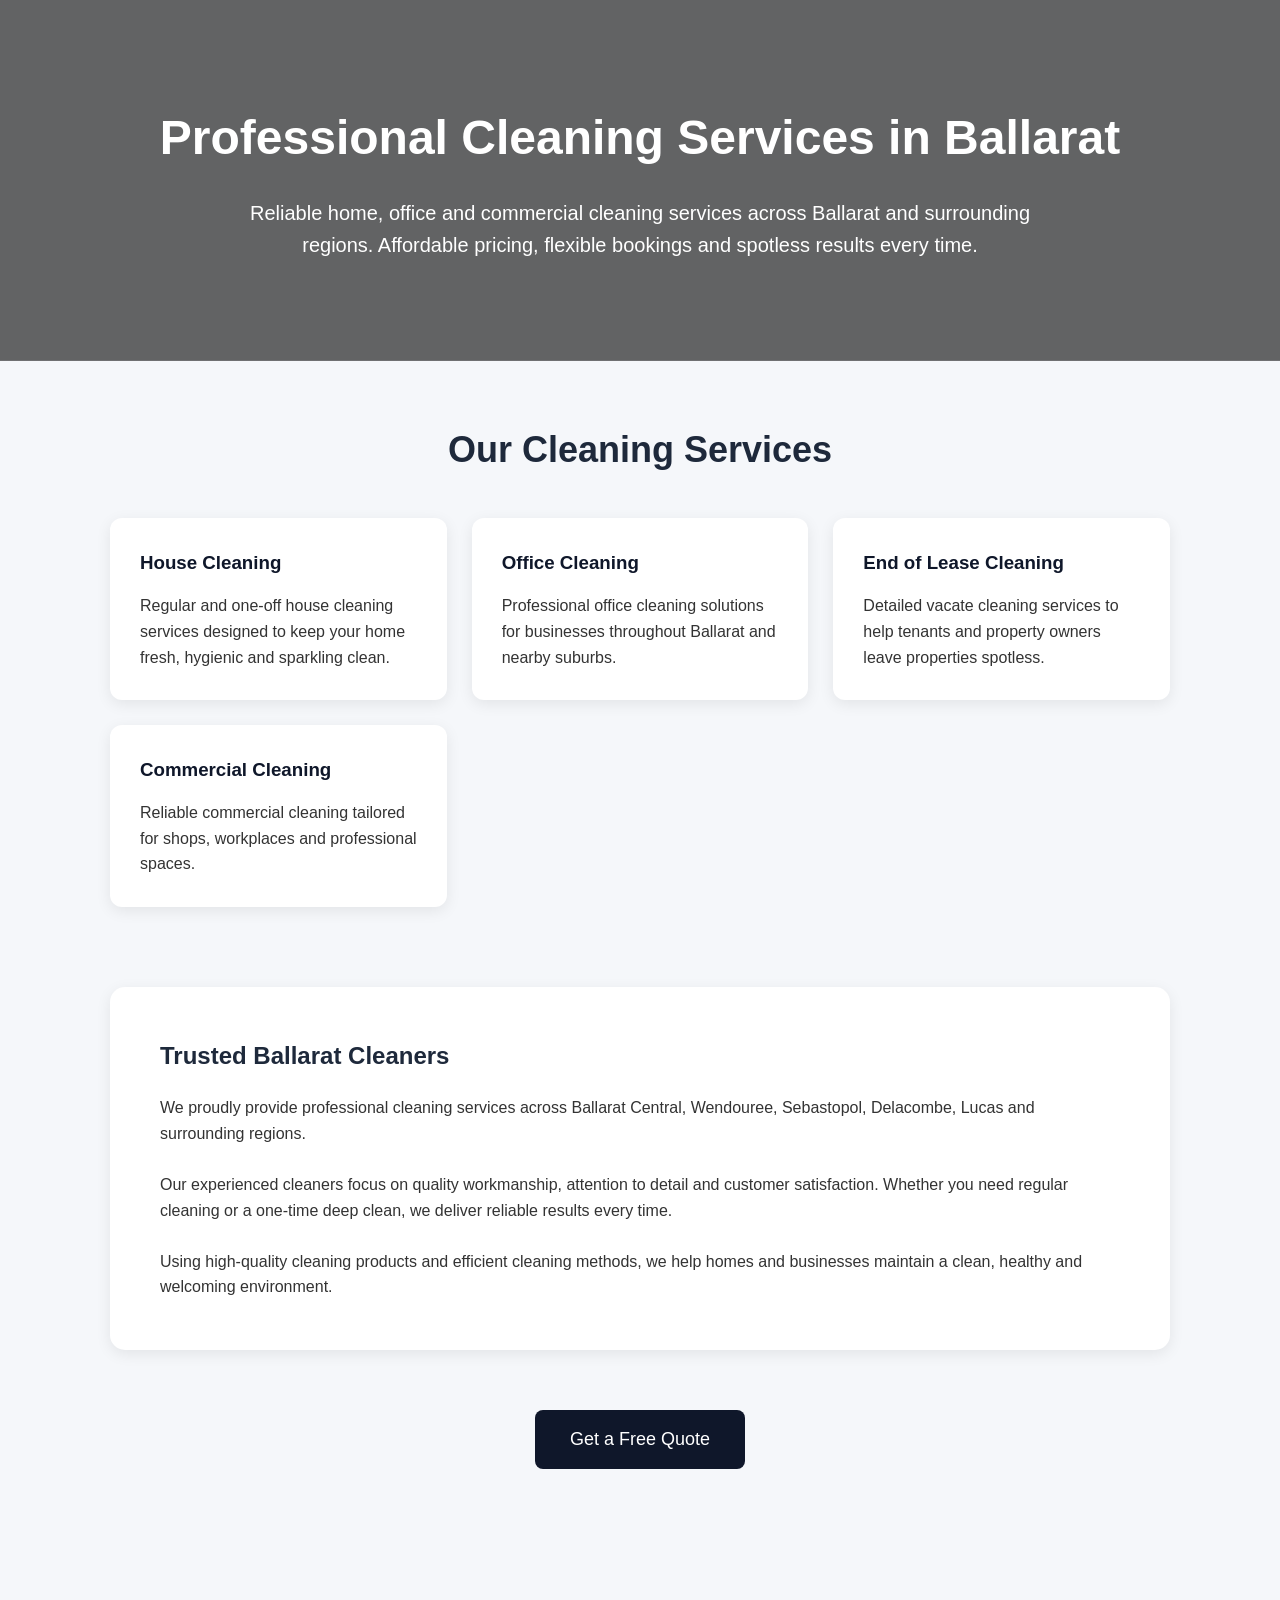
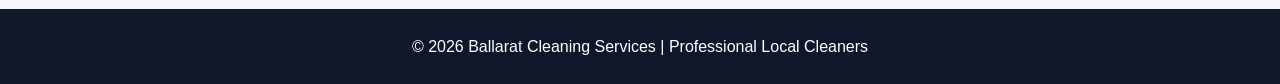
==== commit 5920b9f3: "Add files via upload" ====
--- a/index.html
+++ b/index.html
@@ -1,79 +1,222 @@
 <!DOCTYPE html>
-<html lang="en-AU">
+<html lang="en">
 <head>
   <meta charset="UTF-8" />
-  <meta name="viewport" content="width=device-width, initial-scale=1" />
-  <title>End of Lease & Carpet Cleaning in Ballarat | Strive Facility</title>
-  <meta name="description" content="Strive Facility provides professional end of lease cleaning, carpet cleaning and commercial cleaning services across Ballarat. Fast quotes, reliable service, 100% satisfaction." />
-  <link rel="canonical" href="https://strivefacility.com.au/" />
-
-  <!-- Schema -->
-  <script type="application/ld+json">
-  {
-    "@context": "https://schema.org",
-    "@type": "LocalBusiness",
-    "name": "Strive Facility",
-    "url": "https://strivefacility.com.au/",
-    "description": "End of lease cleaning, carpet cleaning and commercial cleaning in Ballarat.",
-    "address": {
-      "@type": "PostalAddress",
-      "addressLocality": "Ballarat",
-      "addressRegion": "VIC",
-      "addressCountry": "AU"
-    },
-    "areaServed": "Ballarat",
-    "telephone": "+61 4 0000 0000"
-  }
-  </script>
+  <meta name="viewport" content="width=device-width, initial-scale=1.0" />
+
+  <title>Professional Cleaning Services Ballarat</title>
+
+  <meta name="description" content="Professional cleaning services in Ballarat and surrounding regions. Home cleaning, office cleaning, end of lease cleans and commercial cleaning with reliable local cleaners." />
+
+  <meta name="keywords" content="Cleaning Services Ballarat, Ballarat Cleaners, House Cleaning Ballarat, Office Cleaning Ballarat, End of Lease Cleaning Ballarat, Commercial Cleaning Ballarat" />
 
   <style>
-    body { font-family: Arial, sans-serif; margin: 0; padding: 0; }
-    header { background: #0b3c5d; padding: 1rem; color: #fff; }
-    nav a { color: #fff; margin-right: 1rem; text-decoration: none; }
-    .hero { background: #0b3c5d; color: #fff; padding: 3rem 1.5rem; }
-    .section { padding: 2.5rem 1.5rem; max-width: 1100px; margin: auto; }
-    .services a { display: block; margin-bottom: 1rem; color: #0b3c5d; font-weight: bold; }
-    footer { background: #0b1727; color: #fff; padding: 2rem; }
+    * {
+      margin: 0;
+      padding: 0;
+      box-sizing: border-box;
+    }
+
+    body {
+      font-family: Arial, sans-serif;
+      background: #f5f7fa;
+      color: #333;
+      line-height: 1.6;
+    }
+
+    .hero {
+      background: linear-gradient(rgba(0,0,0,0.6), rgba(0,0,0,0.6)),
+      url('https://images.unsplash.com/photo-1581578731548-c64695cc6952?q=80&w=1400&auto=format&fit=crop');
+      background-size: cover;
+      background-position: center;
+      padding: 100px 20px;
+      text-align: center;
+      color: white;
+    }
+
+    .hero h1 {
+      font-size: 48px;
+      margin-bottom: 20px;
+    }
+
+    .hero p {
+      font-size: 20px;
+      max-width: 800px;
+      margin: auto;
+    }
+
+    .container {
+      max-width: 1100px;
+      margin: auto;
+      padding: 60px 20px;
+    }
+
+    .section-title {
+      text-align: center;
+      font-size: 36px;
+      margin-bottom: 40px;
+      color: #1e293b;
+    }
+
+    .services {
+      display: grid;
+      grid-template-columns: repeat(auto-fit, minmax(250px, 1fr));
+      gap: 25px;
+    }
+
+    .service-box {
+      background: white;
+      padding: 30px;
+      border-radius: 12px;
+      box-shadow: 0 4px 15px rgba(0,0,0,0.08);
+      transition: 0.3s ease;
+    }
+
+    .service-box:hover {
+      transform: translateY(-5px);
+    }
+
+    .service-box h3 {
+      margin-bottom: 15px;
+      color: #0f172a;
+    }
+
+    .about {
+      margin-top: 80px;
+      background: white;
+      padding: 50px;
+      border-radius: 15px;
+      box-shadow: 0 4px 15px rgba(0,0,0,0.08);
+    }
+
+    .about h2 {
+      margin-bottom: 20px;
+      color: #1e293b;
+    }
+
+    .cta {
+      margin-top: 60px;
+      text-align: center;
+    }
+
+    .cta a {
+      display: inline-block;
+      padding: 15px 35px;
+      background: #0f172a;
+      color: white;
+      text-decoration: none;
+      border-radius: 8px;
+      font-size: 18px;
+      transition: 0.3s ease;
+    }
+
+    .cta a:hover {
+      background: #1e293b;
+    }
+
+    footer {
+      background: #0f172a;
+      color: white;
+      text-align: center;
+      padding: 25px;
+      margin-top: 80px;
+    }
+
+    @media(max-width: 768px) {
+      .hero h1 {
+        font-size: 34px;
+      }
+
+      .hero p {
+        font-size: 18px;
+      }
+
+      .about {
+        padding: 30px;
+      }
+    }
   </style>
 </head>
 
 <body>
-<header>
-  <nav>
-    <a href="/">Home</a>
-    <a href="/end-of-lease-cleaning.html">End of Lease Cleaning</a>
-    <a href="/carpet-cleaning.html">Carpet Cleaning</a>
-    <a href="/commercial-cleaning.html">Commercial Cleaning</a>
-    <a href="#contact">Contact</a>
-  </nav>
-</header>
-
-<section class="hero">
-  <h1>End of Lease & Carpet Cleaning in Ballarat</h1>
-  <p>Strive Facility specialises in professional end of lease cleaning, carpet cleaning and commercial cleaning across Ballarat. Fast quotes, reliable service, real results.</p>
-  <a href="#contact" style="background:#00a8e8;padding:0.7rem 1.2rem;color:#002b3f;border-radius:5px;display:inline-block;margin-top:1rem;">Get a Fast Quote</a>
-</section>
-
-<section class="section services">
-  <h2>Our Cleaning Services in Ballarat</h2>
-  <a href="/end-of-lease-cleaning.html">End of Lease Cleaning (Bond Back Guarantee)</a>
-  <a href="/carpet-cleaning.html">Professional Carpet Steam Cleaning</a>
-  <a href="/commercial-cleaning.html">Commercial Cleaning (Light Services)</a>
-</section>
-
-<section class="section" id="contact">
-  <h2>Request a Quote</h2>
-  <form>
-    <input type="text" placeholder="Name" required /><br><br>
-    <input type="email" placeholder="Email" required /><br><br>
-    <textarea placeholder="Tell us about your cleaning needs"></textarea><br><br>
-    <button type="submit">Send</button>
-  </form>
-</section>
-
-<footer>
-  <p>© Strive Facility — Ballarat Cleaning Specialists</p>
-</footer>
+
+  <section class="hero">
+    <h1>Professional Cleaning Services in Ballarat</h1>
+    <p>
+      Reliable home, office and commercial cleaning services across Ballarat and surrounding regions.
+      Affordable pricing, flexible bookings and spotless results every time.
+    </p>
+  </section>
+
+  <div class="container">
+
+    <h2 class="section-title">Our Cleaning Services</h2>
+
+    <div class="services">
+
+      <div class="service-box">
+        <h3>House Cleaning</h3>
+        <p>
+          Regular and one-off house cleaning services designed to keep your home fresh,
+          hygienic and sparkling clean.
+        </p>
+      </div>
+
+      <div class="service-box">
+        <h3>Office Cleaning</h3>
+        <p>
+          Professional office cleaning solutions for businesses throughout Ballarat and nearby suburbs.
+        </p>
+      </div>
+
+      <div class="service-box">
+        <h3>End of Lease Cleaning</h3>
+        <p>
+          Detailed vacate cleaning services to help tenants and property owners leave properties spotless.
+        </p>
+      </div>
+
+      <div class="service-box">
+        <h3>Commercial Cleaning</h3>
+        <p>
+          Reliable commercial cleaning tailored for shops, workplaces and professional spaces.
+        </p>
+      </div>
+
+    </div>
+
+    <div class="about">
+      <h2>Trusted Ballarat Cleaners</h2>
+
+      <p>
+        We proudly provide professional cleaning services across Ballarat Central, Wendouree,
+        Sebastopol, Delacombe, Lucas and surrounding regions.
+      </p>
+
+      <br>
+
+      <p>
+        Our experienced cleaners focus on quality workmanship, attention to detail and customer satisfaction.
+        Whether you need regular cleaning or a one-time deep clean, we deliver reliable results every time.
+      </p>
+
+      <br>
+
+      <p>
+        Using high-quality cleaning products and efficient cleaning methods, we help homes and businesses
+        maintain a clean, healthy and welcoming environment.
+      </p>
+    </div>
+
+    <div class="cta">
+      <a href="#">Get a Free Quote</a>
+    </div>
+
+  </div>
+
+  <footer>
+    <p>© 2026 Ballarat Cleaning Services | Professional Local Cleaners</p>
+  </footer>
 
 </body>
-</html>
+</html>
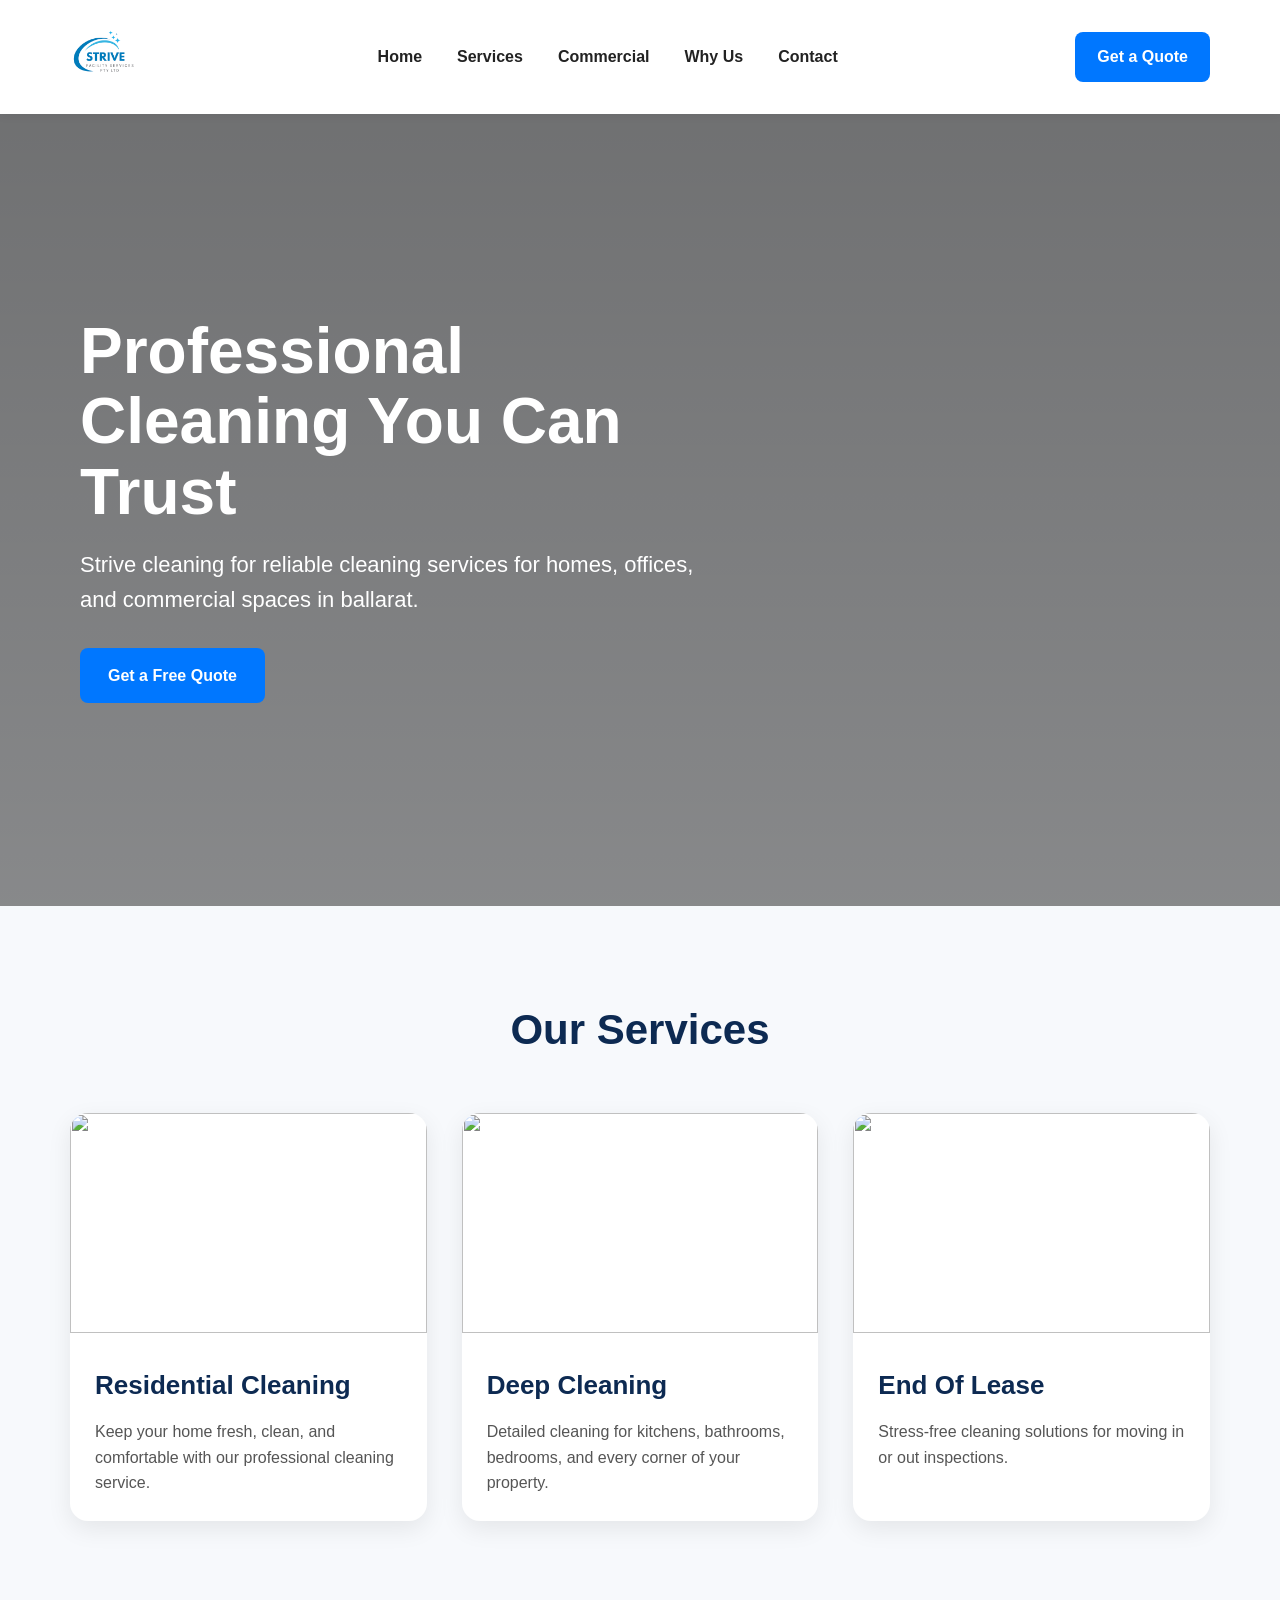
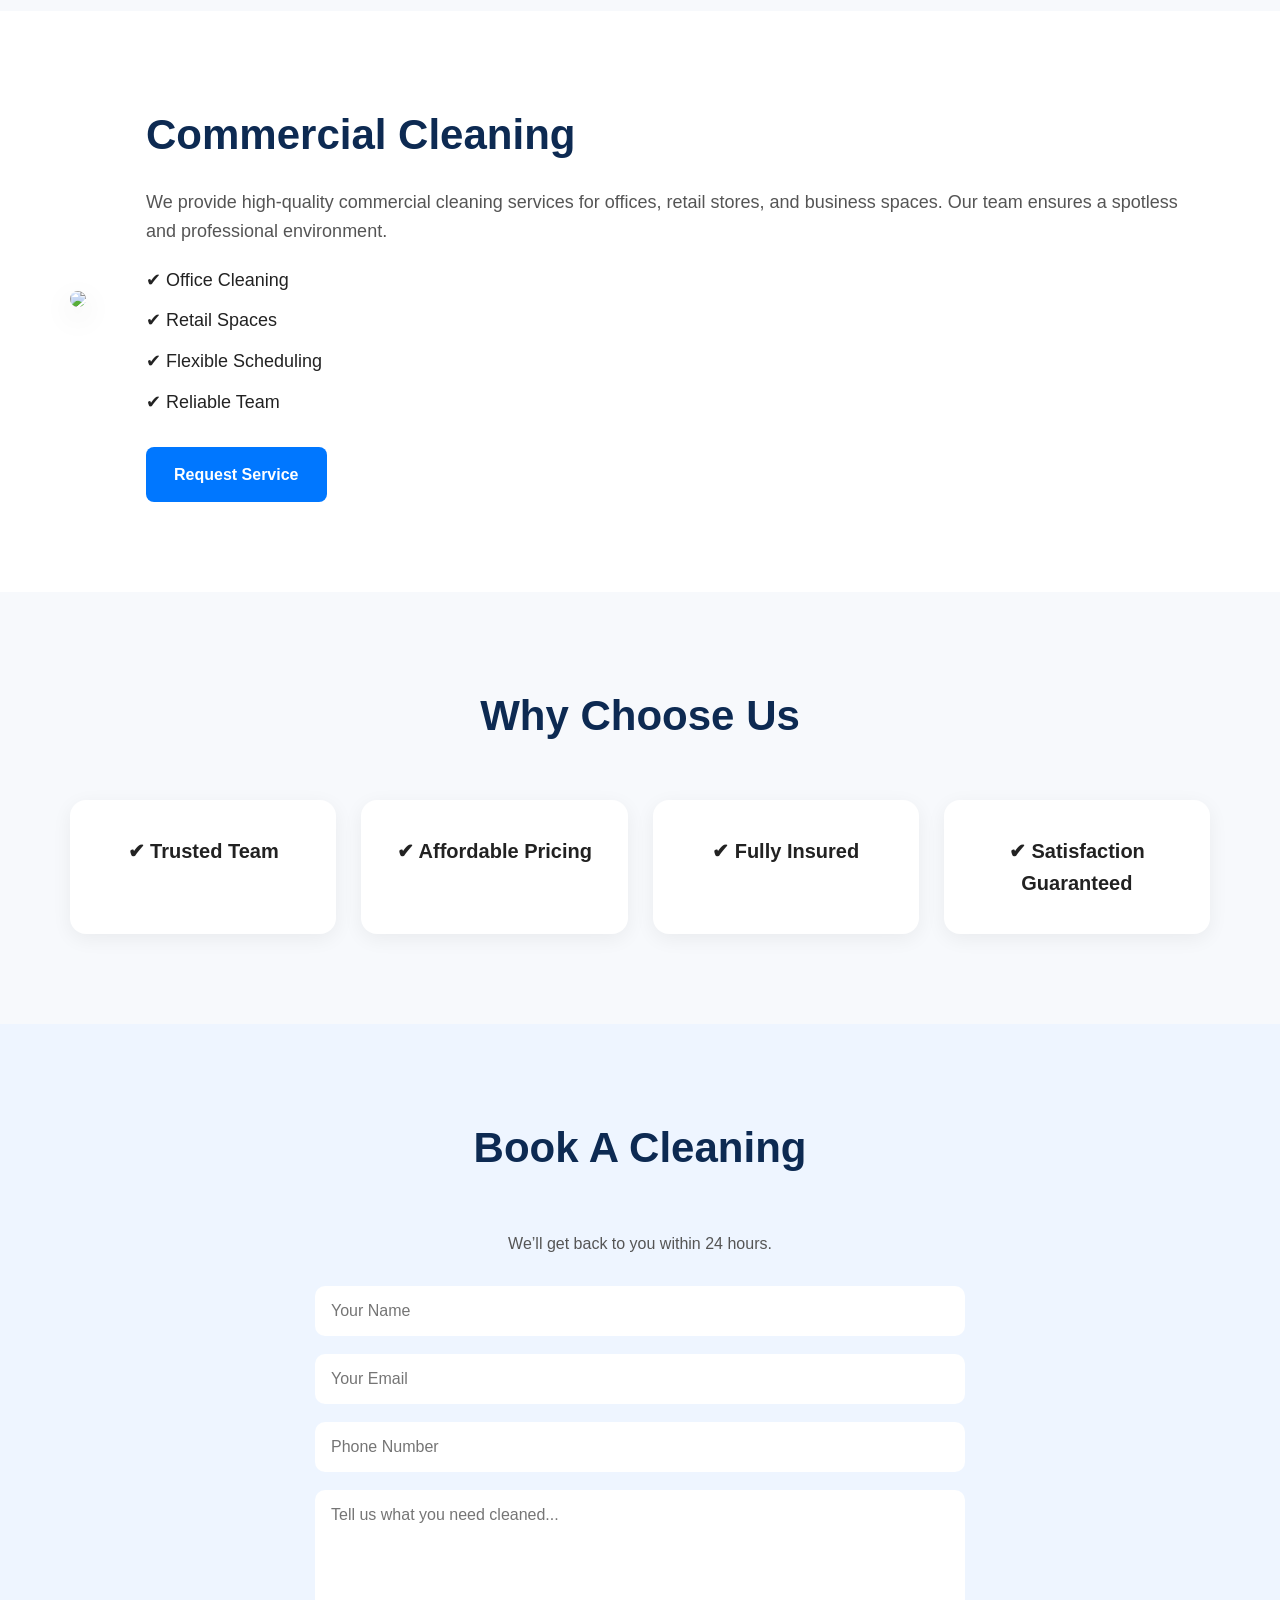
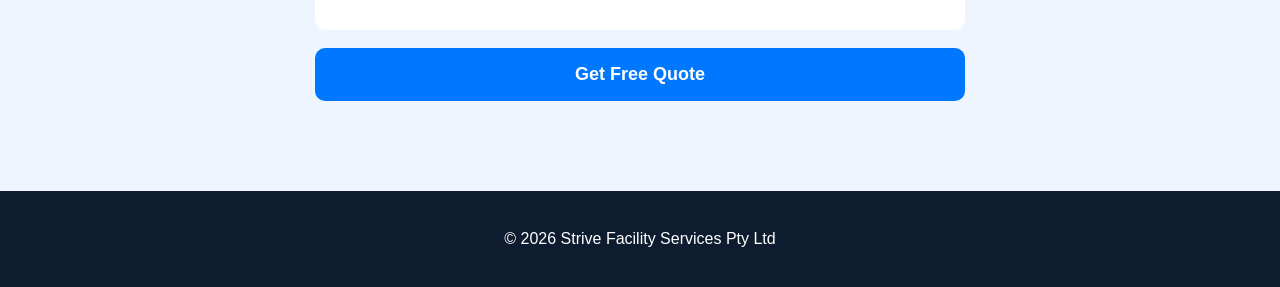
==== commit 59c9c2b2: "Add files via upload" ====
--- a/index.html
+++ b/index.html
@@ -1,222 +1,521 @@
 <!DOCTYPE html>
 <html lang="en">
 <head>
-  <meta charset="UTF-8" />
-  <meta name="viewport" content="width=device-width, initial-scale=1.0" />
-
-  <title>Professional Cleaning Services Ballarat</title>
-
-  <meta name="description" content="Professional cleaning services in Ballarat and surrounding regions. Home cleaning, office cleaning, end of lease cleans and commercial cleaning with reliable local cleaners." />
-
-  <meta name="keywords" content="Cleaning Services Ballarat, Ballarat Cleaners, House Cleaning Ballarat, Office Cleaning Ballarat, End of Lease Cleaning Ballarat, Commercial Cleaning Ballarat" />
+  <meta charset="UTF-8">
+  <meta name="viewport" content="width=device-width, initial-scale=1.0">
+  <title>Strive Facility Services | Commercial & End of Lease Cleaning Australia</title>
 
   <style>
-    * {
-      margin: 0;
-      padding: 0;
-      box-sizing: border-box;
-    }
-
-    body {
-      font-family: Arial, sans-serif;
-      background: #f5f7fa;
-      color: #333;
-      line-height: 1.6;
-    }
-
-    .hero {
-      background: linear-gradient(rgba(0,0,0,0.6), rgba(0,0,0,0.6)),
-      url('https://images.unsplash.com/photo-1581578731548-c64695cc6952?q=80&w=1400&auto=format&fit=crop');
-      background-size: cover;
-      background-position: center;
-      padding: 100px 20px;
-      text-align: center;
-      color: white;
-    }
-
-    .hero h1 {
-      font-size: 48px;
-      margin-bottom: 20px;
-    }
-
-    .hero p {
-      font-size: 20px;
-      max-width: 800px;
-      margin: auto;
-    }
-
-    .container {
-      max-width: 1100px;
-      margin: auto;
-      padding: 60px 20px;
-    }
-
-    .section-title {
-      text-align: center;
-      font-size: 36px;
-      margin-bottom: 40px;
-      color: #1e293b;
-    }
-
-    .services {
-      display: grid;
-      grid-template-columns: repeat(auto-fit, minmax(250px, 1fr));
-      gap: 25px;
-    }
-
-    .service-box {
-      background: white;
-      padding: 30px;
-      border-radius: 12px;
-      box-shadow: 0 4px 15px rgba(0,0,0,0.08);
-      transition: 0.3s ease;
-    }
-
-    .service-box:hover {
-      transform: translateY(-5px);
-    }
-
-    .service-box h3 {
-      margin-bottom: 15px;
-      color: #0f172a;
-    }
-
-    .about {
-      margin-top: 80px;
-      background: white;
-      padding: 50px;
-      border-radius: 15px;
-      box-shadow: 0 4px 15px rgba(0,0,0,0.08);
-    }
-
-    .about h2 {
-      margin-bottom: 20px;
-      color: #1e293b;
-    }
-
-    .cta {
-      margin-top: 60px;
-      text-align: center;
-    }
-
-    .cta a {
-      display: inline-block;
-      padding: 15px 35px;
-      background: #0f172a;
-      color: white;
-      text-decoration: none;
-      border-radius: 8px;
-      font-size: 18px;
-      transition: 0.3s ease;
-    }
-
-    .cta a:hover {
-      background: #1e293b;
-    }
-
-    footer {
-      background: #0f172a;
-      color: white;
-      text-align: center;
-      padding: 25px;
-      margin-top: 80px;
-    }
-
-    @media(max-width: 768px) {
-      .hero h1 {
-        font-size: 34px;
+
+    *{
+      margin:0;
+      padding:0;
+      box-sizing:border-box;
+      font-family:Arial, sans-serif;
+    }
+
+    body{
+      background:#f7f9fc;
+      color:#222;
+      line-height:1.6;
+    }
+
+    /* NAVBAR */
+
+    .navbar{
+      width:100%;
+      padding:18px 70px;
+      display:flex;
+      justify-content:space-between;
+      align-items:center;
+      background:white;
+      position:sticky;
+      top:0;
+      z-index:1000;
+      box-shadow:0 2px 10px rgba(0,0,0,0.05);
+    }
+
+    .logo img{
+      height:70px;
+    }
+
+    .nav-links{
+      display:flex;
+      gap:35px;
+      list-style:none;
+    }
+
+    .nav-links a{
+      text-decoration:none;
+      color:#222;
+      font-weight:600;
+      transition:0.3s;
+    }
+
+    .nav-links a:hover{
+      color:#0077ff;
+    }
+
+    .quote-btn{
+      background:#0077ff;
+      color:white;
+      padding:12px 22px;
+      border-radius:8px;
+      text-decoration:none;
+      font-weight:bold;
+      transition:0.3s;
+    }
+
+    .quote-btn:hover{
+      background:#005ed1;
+    }
+
+    /* HERO */
+
+    .hero{
+      height:88vh;
+      background:
+      linear-gradient(rgba(0,0,0,0.55), rgba(0,0,0,0.45)),
+      url('https://images.unsplash.com/photo-1520607162513-77705c0f0d4a?auto=format&fit=crop&w=1600&q=80');
+      background-size:cover;
+      background-position:center;
+      display:flex;
+      align-items:center;
+      padding:0 80px;
+      color:white;
+    }
+
+    .hero-content{
+      max-width:650px;
+    }
+
+    .hero h1{
+      font-size:64px;
+      line-height:1.1;
+      margin-bottom:20px;
+    }
+
+    .hero p{
+      font-size:22px;
+      margin-bottom:30px;
+    }
+
+    .hero-btn{
+      display:inline-block;
+      background:#0077ff;
+      color:white;
+      padding:15px 28px;
+      text-decoration:none;
+      border-radius:8px;
+      font-weight:bold;
+      transition:0.3s;
+    }
+
+    .hero-btn:hover{
+      background:#005ed1;
+    }
+
+    /* SECTIONS */
+
+    section{
+      padding:90px 70px;
+    }
+
+    .section-title{
+      text-align:center;
+      font-size:42px;
+      margin-bottom:50px;
+      color:#0d2a52;
+    }
+
+    /* SERVICES */
+
+    .services-grid{
+      display:grid;
+      grid-template-columns:repeat(auto-fit, minmax(300px,1fr));
+      gap:35px;
+    }
+
+    .service-card{
+      background:white;
+      border-radius:18px;
+      overflow:hidden;
+      box-shadow:0 8px 25px rgba(0,0,0,0.08);
+      transition:0.3s;
+    }
+
+    .service-card:hover{
+      transform:translateY(-6px);
+    }
+
+    .service-card img{
+      width:100%;
+      height:220px;
+      object-fit:cover;
+    }
+
+    .service-content{
+      padding:25px;
+    }
+
+    .service-content h3{
+      margin-bottom:12px;
+      font-size:26px;
+      color:#0d2a52;
+    }
+
+    .service-content p{
+      color:#555;
+    }
+
+    /* COMMERCIAL */
+
+    .commercial{
+      background:white;
+    }
+
+    .commercial-wrapper{
+      display:flex;
+      align-items:center;
+      gap:60px;
+      flex-wrap:wrap;
+      max-width:1200px;
+      margin:auto;
+    }
+
+    .commercial-image img{
+      width:100%;
+      max-width:550px;
+      border-radius:18px;
+      box-shadow:0 10px 30px rgba(0,0,0,0.12);
+    }
+
+    .commercial-content{
+      flex:1;
+    }
+
+    .commercial-content h2{
+      font-size:42px;
+      margin-bottom:20px;
+      color:#0d2a52;
+    }
+
+    .commercial-content p{
+      margin-bottom:20px;
+      color:#555;
+      font-size:18px;
+    }
+
+    .features{
+      margin-bottom:30px;
+    }
+
+    .features li{
+      list-style:none;
+      margin-bottom:12px;
+      font-size:18px;
+    }
+
+    /* WHY US */
+
+    .why-grid{
+      display:grid;
+      grid-template-columns:repeat(auto-fit, minmax(250px,1fr));
+      gap:25px;
+    }
+
+    .why-card{
+      background:white;
+      padding:35px;
+      border-radius:16px;
+      text-align:center;
+      box-shadow:0 5px 20px rgba(0,0,0,0.06);
+      font-weight:bold;
+      font-size:20px;
+    }
+
+    /* BOOKING */
+
+    .booking{
+      background:#eef5ff;
+      text-align:center;
+    }
+
+    .booking p{
+      margin-bottom:30px;
+      color:#555;
+    }
+
+    form{
+      max-width:650px;
+      margin:auto;
+      display:flex;
+      flex-direction:column;
+      gap:18px;
+    }
+
+    input,
+    textarea{
+      padding:16px;
+      border:none;
+      border-radius:10px;
+      font-size:16px;
+    }
+
+    textarea{
+      min-height:140px;
+      resize:none;
+    }
+
+    button{
+      padding:16px;
+      border:none;
+      background:#0077ff;
+      color:white;
+      border-radius:10px;
+      font-size:18px;
+      font-weight:bold;
+      cursor:pointer;
+      transition:0.3s;
+    }
+
+    button:hover{
+      background:#005ed1;
+    }
+
+    /* FOOTER */
+
+    footer{
+      background:#0d1c2f;
+      color:white;
+      text-align:center;
+      padding:35px;
+    }
+
+    /* MOBILE */
+
+    @media(max-width:900px){
+
+      .navbar{
+        padding:20px;
+        flex-direction:column;
+        gap:20px;
       }
 
-      .hero p {
-        font-size: 18px;
+      .nav-links{
+        gap:18px;
+        flex-wrap:wrap;
+        justify-content:center;
       }
 
-      .about {
-        padding: 30px;
+      .hero{
+        padding:40px 20px;
+        text-align:center;
       }
-    }
+
+      .hero h1{
+        font-size:44px;
+      }
+
+      section{
+        padding:70px 20px;
+      }
+
+      .commercial-wrapper{
+        flex-direction:column;
+      }
+
+    }
+
   </style>
 </head>
 
 <body>
 
+  <!-- NAVBAR -->
+
+  <nav class="navbar">
+
+    <div class="logo">
+      <img src="logo strive.png" alt="Strive Logo">
+    </div>
+
+    <ul class="nav-links">
+      <li><a href="#">Home</a></li>
+      <li><a href="#services">Services</a></li>
+      <li><a href="#commercial">Commercial</a></li>
+      <li><a href="#why">Why Us</a></li>
+      <li><a href="#book">Contact</a></li>
+    </ul>
+
+    <a href="#book" class="quote-btn">Get a Quote</a>
+
+  </nav>
+
+  <!-- HERO -->
+
   <section class="hero">
-    <h1>Professional Cleaning Services in Ballarat</h1>
-    <p>
-      Reliable home, office and commercial cleaning services across Ballarat and surrounding regions.
-      Affordable pricing, flexible bookings and spotless results every time.
-    </p>
+
+    <div class="hero-content">
+
+      <h1>Professional Cleaning You Can Trust</h1>
+
+      <p>
+       Strive cleaning for reliable cleaning services for homes, offices,
+        and commercial spaces in ballarat.
+      </p>
+
+      <a href="#book" class="hero-btn">Get a Free Quote</a>
+
+    </div>
+
   </section>
 
-  <div class="container">
-
-    <h2 class="section-title">Our Cleaning Services</h2>
-
-    <div class="services">
-
-      <div class="service-box">
-        <h3>House Cleaning</h3>
+  <!-- SERVICES -->
+
+  <section id="services">
+
+    <h2 class="section-title">Our Services</h2>
+
+    <div class="services-grid">
+
+      <div class="service-card">
+
+        <img src="https://images.unsplash.com/photo-1505693416388-ac5ce068fe85?auto=format&fit=crop&w=900&q=80">
+
+        <div class="service-content">
+          <h3>Residential Cleaning</h3>
+          <p>
+            Keep your home fresh, clean, and comfortable
+            with our professional cleaning service.
+          </p>
+        </div>
+
+      </div>
+
+      <div class="service-card">
+
+        <img src="https://images.unsplash.com/photo-1581578731548-c64695cc6952?auto=format&fit=crop&w=900&q=80">
+
+        <div class="service-content">
+          <h3>Deep Cleaning</h3>
+          <p>
+            Detailed cleaning for kitchens, bathrooms,
+            bedrooms, and every corner of your property.
+          </p>
+        </div>
+
+      </div>
+
+      <div class="service-card">
+
+        <img src="https://images.unsplash.com/photo-1520607162513-77705c0f0d4a?auto=format&fit=crop&w=900&q=80">
+
+        <div class="service-content">
+          <h3>End Of Lease</h3>
+          <p>
+            Stress-free cleaning solutions for moving
+            in or out inspections.
+          </p>
+        </div>
+
+      </div>
+
+    </div>
+
+  </section>
+
+  <!-- COMMERCIAL -->
+
+  <section class="commercial" id="commercial">
+
+    <div class="commercial-wrapper">
+
+      <div class="commercial-image">
+
+        <img src="https://images.unsplash.com/photo-1603712725038-e9334ae8f39f?auto=format&fit=crop&w=1000&q=80">
+
+      </div>
+
+      <div class="commercial-content">
+
+        <h2>Commercial Cleaning</h2>
+
         <p>
-          Regular and one-off house cleaning services designed to keep your home fresh,
-          hygienic and sparkling clean.
+          We provide high-quality commercial cleaning services
+          for offices, retail stores, and business spaces.
+          Our team ensures a spotless and professional environment.
         </p>
+
+        <ul class="features">
+          <li>✔ Office Cleaning</li>
+          <li>✔ Retail Spaces</li>
+          <li>✔ Flexible Scheduling</li>
+          <li>✔ Reliable Team</li>
+        </ul>
+
+        <a href="#book" class="hero-btn">Request Service</a>
+
       </div>
 
-      <div class="service-box">
-        <h3>Office Cleaning</h3>
-        <p>
-          Professional office cleaning solutions for businesses throughout Ballarat and nearby suburbs.
-        </p>
-      </div>
-
-      <div class="service-box">
-        <h3>End of Lease Cleaning</h3>
-        <p>
-          Detailed vacate cleaning services to help tenants and property owners leave properties spotless.
-        </p>
-      </div>
-
-      <div class="service-box">
-        <h3>Commercial Cleaning</h3>
-        <p>
-          Reliable commercial cleaning tailored for shops, workplaces and professional spaces.
-        </p>
-      </div>
-
     </div>
 
-    <div class="about">
-      <h2>Trusted Ballarat Cleaners</h2>
-
-      <p>
-        We proudly provide professional cleaning services across Ballarat Central, Wendouree,
-        Sebastopol, Delacombe, Lucas and surrounding regions.
-      </p>
-
-      <br>
-
-      <p>
-        Our experienced cleaners focus on quality workmanship, attention to detail and customer satisfaction.
-        Whether you need regular cleaning or a one-time deep clean, we deliver reliable results every time.
-      </p>
-
-      <br>
-
-      <p>
-        Using high-quality cleaning products and efficient cleaning methods, we help homes and businesses
-        maintain a clean, healthy and welcoming environment.
-      </p>
+  </section>
+
+  <!-- WHY US -->
+
+  <section id="why">
+
+    <h2 class="section-title">Why Choose Us</h2>
+
+    <div class="why-grid">
+
+      <div class="why-card">✔ Trusted Team</div>
+
+      <div class="why-card">✔ Affordable Pricing</div>
+
+      <div class="why-card">✔ Fully Insured</div>
+
+      <div class="why-card">✔ Satisfaction Guaranteed</div>
+
     </div>
 
-    <div class="cta">
-      <a href="#">Get a Free Quote</a>
-    </div>
-
-  </div>
+  </section>
+
+  <!-- BOOKING -->
+
+  <section class="booking" id="book">
+
+    <h2 class="section-title">Book A Cleaning</h2>
+
+    <p>We’ll get back to you within 24 hours.</p>
+
+    <form action="https://formspree.io/f/xykopdba" method="POST">
+
+      <input type="text" name="name" placeholder="Your Name" required>
+
+      <input type="email" name="email" placeholder="Your Email" required>
+
+      <input type="tel" name="phone" placeholder="Phone Number" required>
+
+      <textarea
+      name="message"
+      placeholder="Tell us what you need cleaned..."
+      required></textarea>
+
+      <button type="submit">Get Free Quote</button>
+
+    </form>
+
+  </section>
+
+  <!-- FOOTER -->
 
   <footer>
-    <p>© 2026 Ballarat Cleaning Services | Professional Local Cleaners</p>
+
+    <p>© 2026 Strive Facility Services Pty Ltd</p>
+
   </footer>
 
 </body>
-</html>+</html>
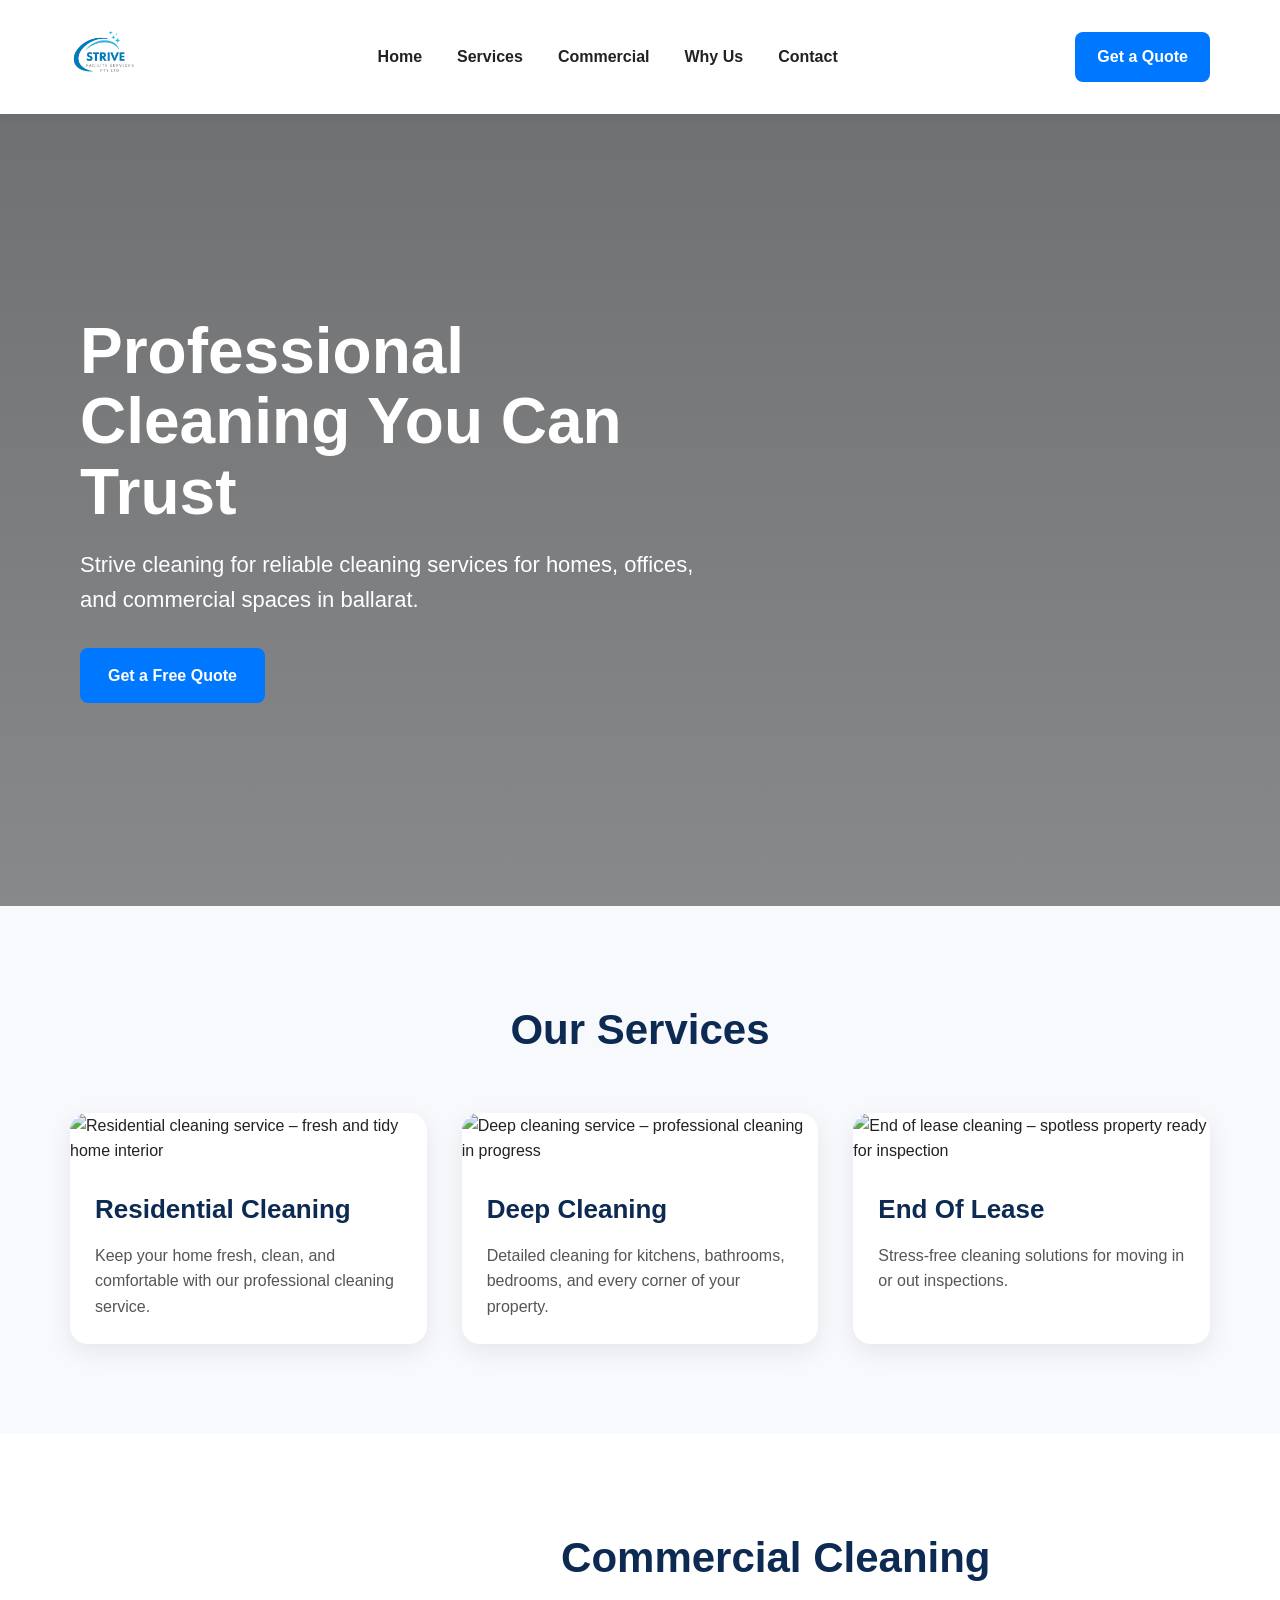
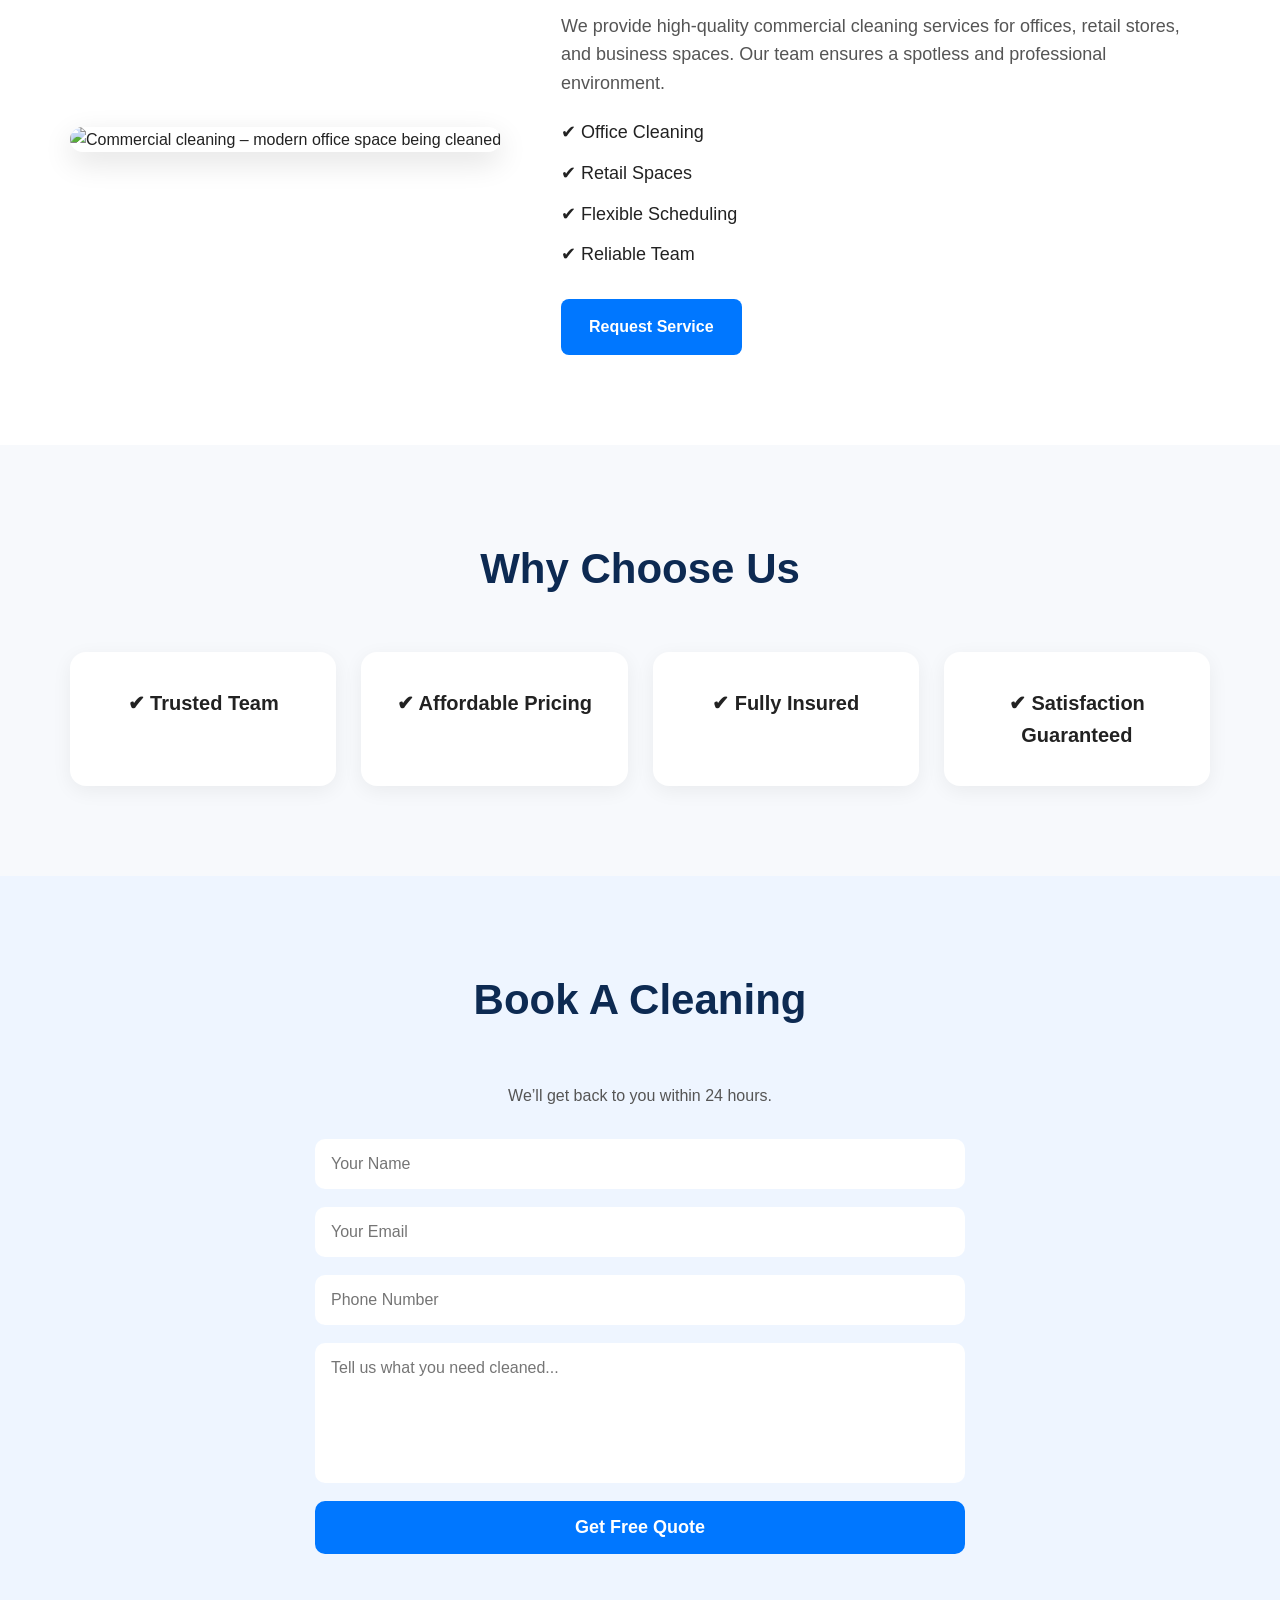
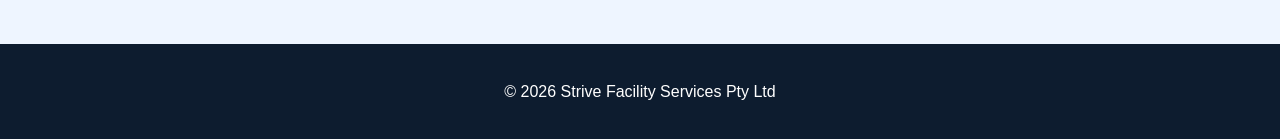
==== commit 284f407b: "Add files via upload" ====
--- a/index.html
+++ b/index.html
@@ -4,6 +4,51 @@
   <meta charset="UTF-8">
   <meta name="viewport" content="width=device-width, initial-scale=1.0">
   <title>Strive Facility Services | Commercial & End of Lease Cleaning Australia</title>
+  <meta name="description" content="Trusted commercial cleaning, end of lease cleaning, and office cleaning services in Ballarat & Melbourne. Fully insured, reliable, and affordable. Get a free quote today.">
+  <meta name="keywords" content="commercial cleaning Ballarat, end of lease cleaning, office cleaning, strata cleaning, industrial cleaning, Strive Facility Services, cleaning Australia">
+  <meta name="robots" content="index, follow">
+  <link rel="canonical" href="https://strivefacility.com.au/">
+  <link rel="icon" type="image/png" href="logo strive.png">
+
+  <!-- Open Graph -->
+  <meta property="og:type" content="website">
+  <meta property="og:url" content="https://strivefacility.com.au/">
+  <meta property="og:title" content="Strive Facility Services | Commercial & End of Lease Cleaning Australia">
+  <meta property="og:description" content="Trusted commercial cleaning, end of lease cleaning, and office cleaning services in Ballarat & Melbourne. Fully insured, reliable, and affordable.">
+  <meta property="og:image" content="https://strivefacility.com.au/logo%20strive.png">
+
+  <!-- Twitter Card -->
+  <meta name="twitter:card" content="summary">
+  <meta name="twitter:title" content="Strive Facility Services | Commercial & End of Lease Cleaning Australia">
+  <meta name="twitter:description" content="Trusted commercial cleaning, end of lease cleaning, and office cleaning services in Ballarat & Melbourne.">
+  <meta name="twitter:image" content="https://strivefacility.com.au/logo%20strive.png">
+
+  <!-- Hreflang -->
+  <link rel="alternate" href="https://strivefacility.com.au/" hreflang="en-AU">
+  <link rel="alternate" href="https://strivefacility.com.au/" hreflang="x-default">
+
+  <!-- Theme -->
+  <meta name="theme-color" content="#0d2a52">
+
+  <!-- JSON-LD Structured Data -->
+  <script type="application/ld+json">
+  {
+    "@context": "https://schema.org",
+    "@type": "LocalBusiness",
+    "name": "Strive Facility Services",
+    "image": "https://strivefacility.com.au/logo%20strive.png",
+    "url": "https://strivefacility.com.au/",
+    "description": "Trusted commercial cleaning, end of lease cleaning, and office cleaning services in Ballarat & Melbourne.",
+    "areaServed": ["Ballarat", "Melbourne"],
+    "address": {
+      "@type": "PostalAddress",
+      "addressLocality": "Ballarat",
+      "addressCountry": "AU"
+    },
+    "priceRange": "$$",
+    "telephone": "03 7001 2345"
+  }
+  </script>
 
   <style>
 
@@ -337,7 +382,7 @@
   <nav class="navbar">
 
     <div class="logo">
-      <img src="logo strive.png" alt="Strive Logo">
+      <img src="logo strive.png" alt="Strive Facility Services – Commercial Cleaning Australia">
     </div>
 
     <ul class="nav-links">
@@ -381,7 +426,7 @@
 
       <div class="service-card">
 
-        <img src="https://images.unsplash.com/photo-1505693416388-ac5ce068fe85?auto=format&fit=crop&w=900&q=80">
+        <img src="https://images.unsplash.com/photo-1505693416388-ac5ce068fe85?auto=format&fit=crop&w=900&q=80" alt="Residential cleaning service – fresh and tidy home interior">
 
         <div class="service-content">
           <h3>Residential Cleaning</h3>
@@ -395,7 +440,7 @@
 
       <div class="service-card">
 
-        <img src="https://images.unsplash.com/photo-1581578731548-c64695cc6952?auto=format&fit=crop&w=900&q=80">
+        <img src="https://images.unsplash.com/photo-1581578731548-c64695cc6952?auto=format&fit=crop&w=900&q=80" alt="Deep cleaning service – professional cleaning in progress">
 
         <div class="service-content">
           <h3>Deep Cleaning</h3>
@@ -409,7 +454,7 @@
 
       <div class="service-card">
 
-        <img src="https://images.unsplash.com/photo-1520607162513-77705c0f0d4a?auto=format&fit=crop&w=900&q=80">
+        <img src="https://images.unsplash.com/photo-1520607162513-77705c0f0d4a?auto=format&fit=crop&w=900&q=80" alt="End of lease cleaning – spotless property ready for inspection">
 
         <div class="service-content">
           <h3>End Of Lease</h3>
@@ -433,7 +478,7 @@
 
       <div class="commercial-image">
 
-        <img src="https://images.unsplash.com/photo-1603712725038-e9334ae8f39f?auto=format&fit=crop&w=1000&q=80">
+        <img src="https://images.unsplash.com/photo-1603712725038-e9334ae8f39f?auto=format&fit=crop&w=1000&q=80" alt="Commercial cleaning – modern office space being cleaned">
 
       </div>
 
@@ -518,4 +563,4 @@
   </footer>
 
 </body>
-</html>
+</html>
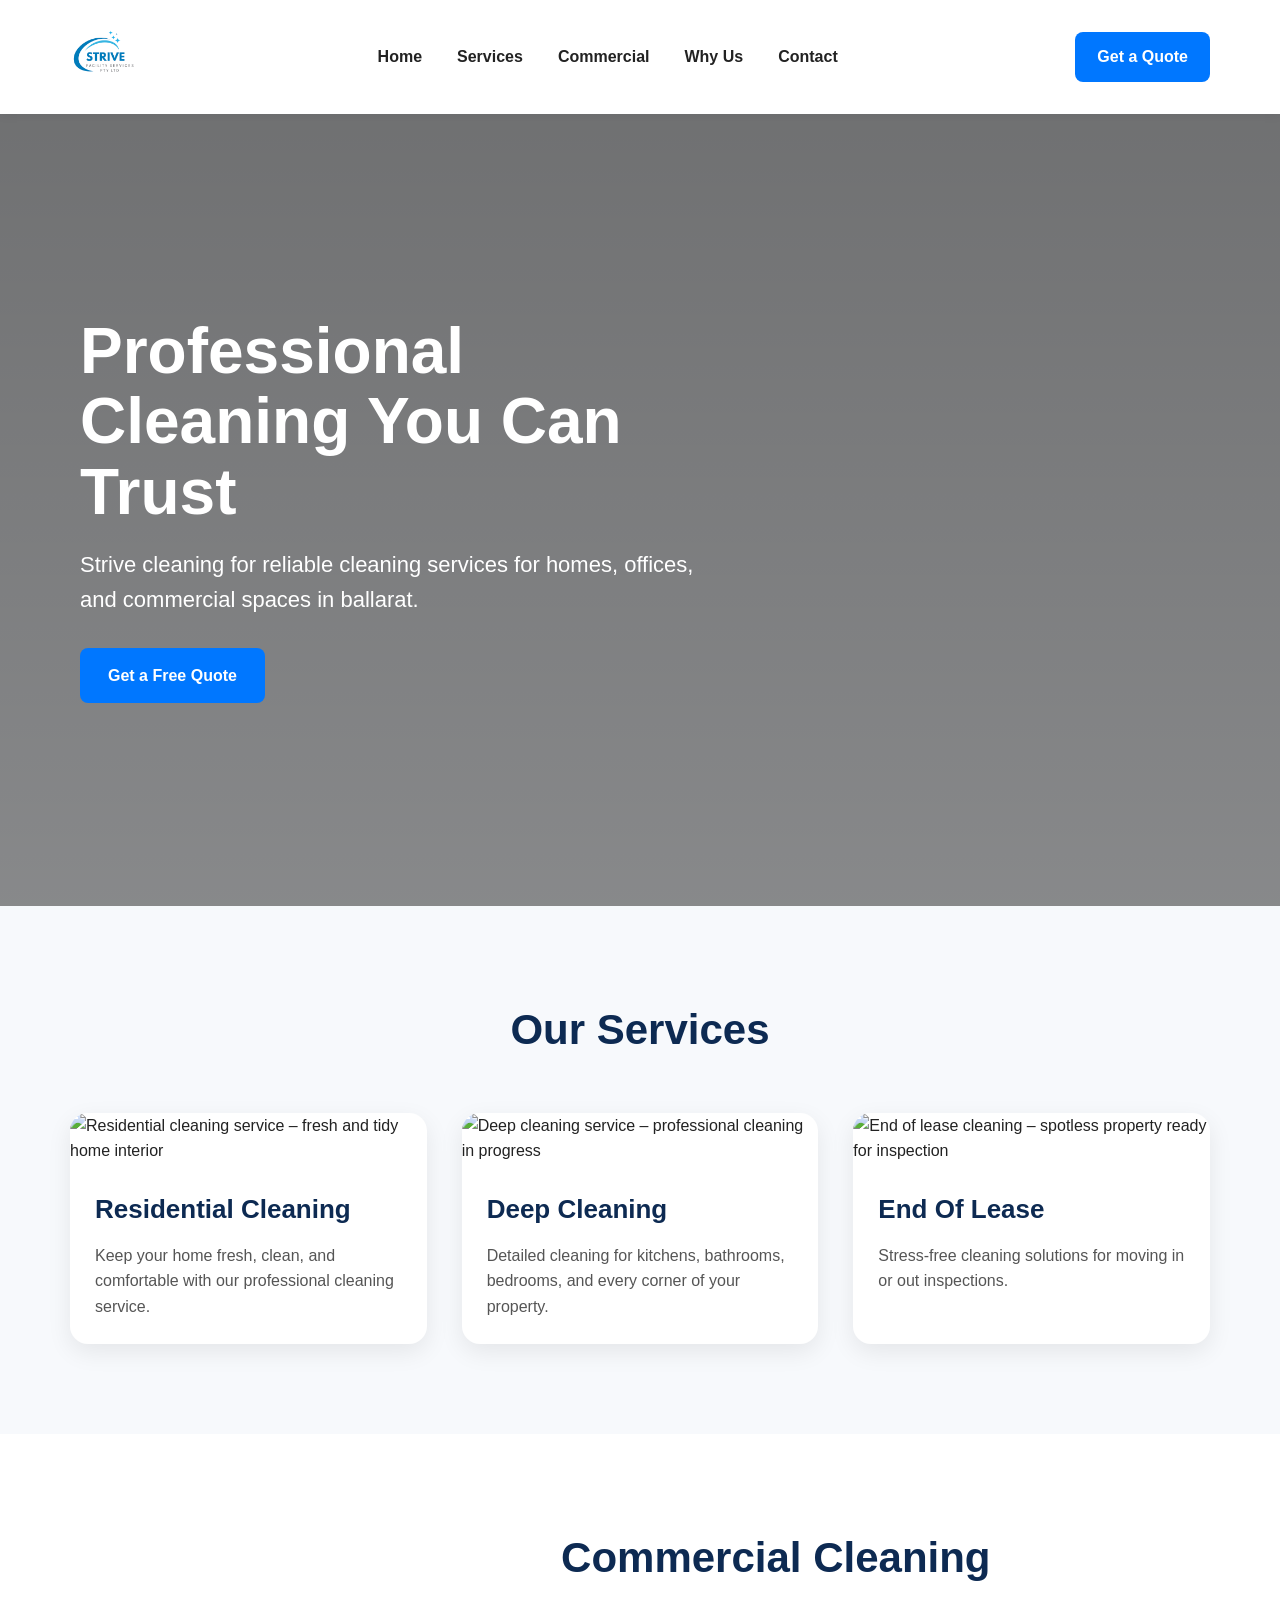
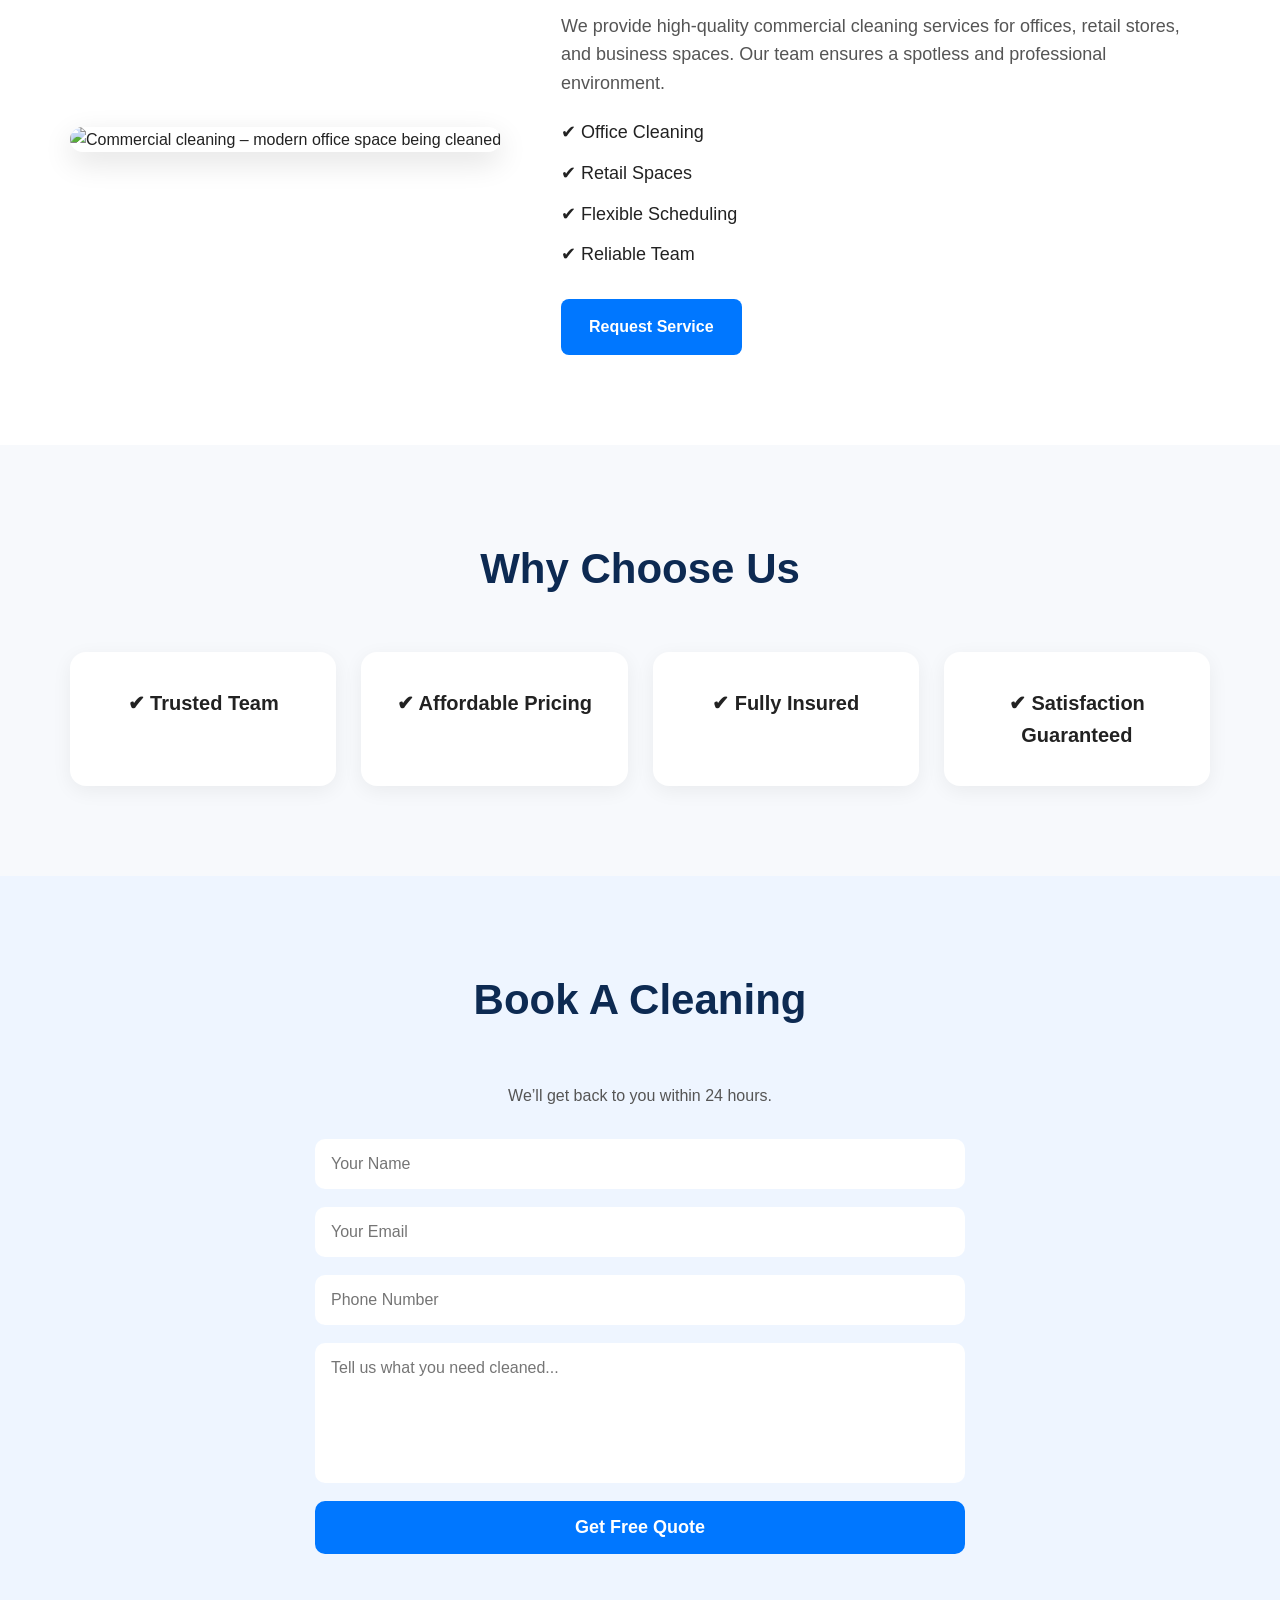
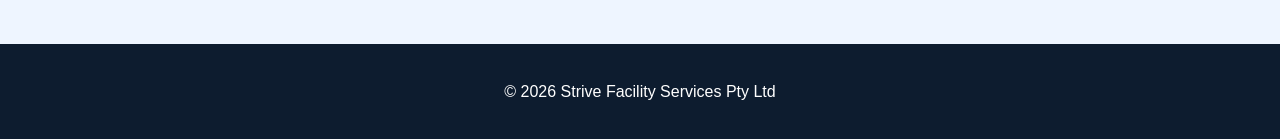
==== commit 92b65f14: "Update index.html" ====
--- a/index.html
+++ b/index.html
@@ -74,7 +74,7 @@
       justify-content:space-between;
       align-items:center;
       background:white;
-      position:sticky;
+      position:relative;
       top:0;
       z-index:1000;
       box-shadow:0 2px 10px rgba(0,0,0,0.05);
@@ -563,4 +563,4 @@
   </footer>
 
 </body>
-</html>+</html>
